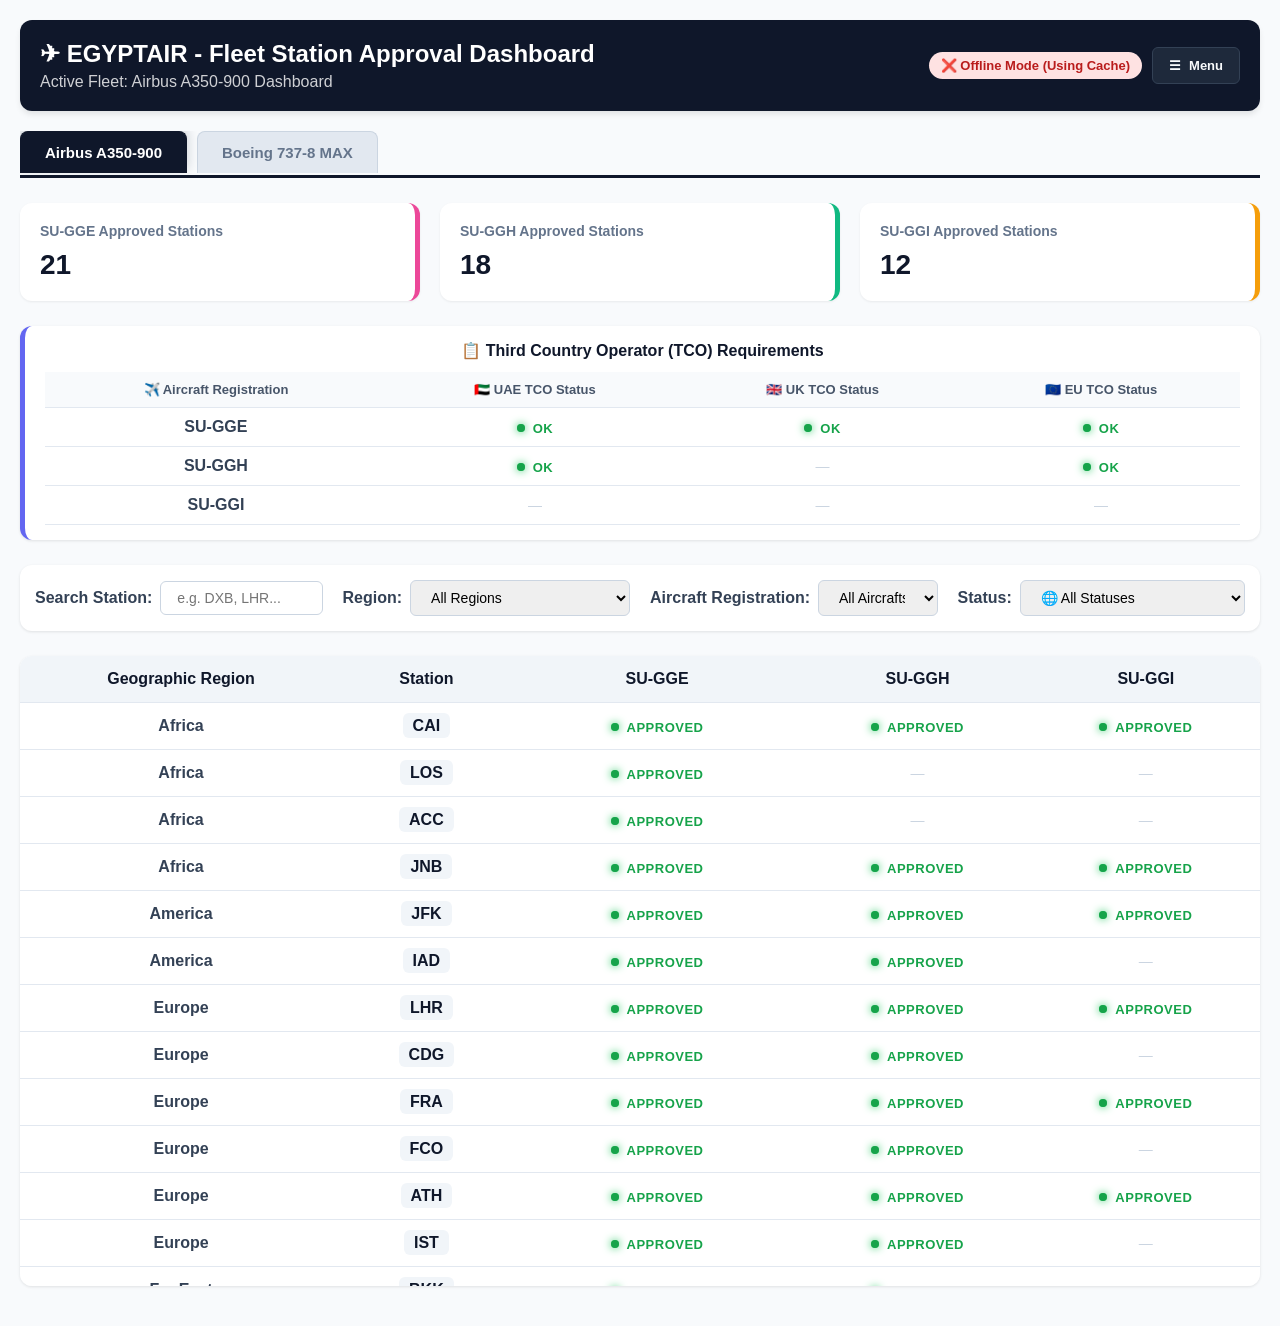
==== dashboard.html @ 14cc13b1 "update" ====
<!DOCTYPE html>
<html lang="en" dir="ltr">
<head>
    <meta charset="UTF-8">
    <meta name="viewport" content="width=device-width, initial-scale=1.0">
    <title>EGYPTAIR Fleet Dashboard (Hybrid Cloud/Offline)</title>
    <link rel="stylesheet" href="style.css">
</head>

<body>

<div class="container">
    <header>
        <div>
            <h1>✈ EGYPTAIR - Fleet Station Approval Dashboard</h1>
            <p id="fleet-subtitle" style="margin: 5px 0 0 0; opacity: 0.8;">Active Fleet: Airbus A350-900 Dashboard</p>
        </div>
        <div class="header-actions">
    <div id="sync-status">🔄 Connecting to Cloud DB...</div>
    
    <div class="menu-container">
        <button class="menu-toggle-btn" onclick="event.stopPropagation(); document.getElementById('dropdown-menu').classList.toggle('active');">
            <span class="menu-icon">☰</span>
            <span class="menu-text">Menu</span>
        </button>
        
        <div class="dropdown-menu" id="dropdown-menu">
            <button class="btn btn-manage" id="manage-btn" onclick="document.getElementById('dropdown-menu').classList.remove('active'); openModal()">⚙️ Control Panel</button>
    
            <button class="btn btn-admin" id="admin-btn" onclick="document.getElementById('dropdown-menu').classList.remove('active'); openPasswordModal()">🔒 Admin Login</button>
    
            <button class="btn btn-lock" id="lock-btn" onclick="document.getElementById('dropdown-menu').classList.remove('active'); lockDashboard()">🔓 Lock Changes</button>
    
            <button class="btn btn-print" onclick="document.getElementById('dropdown-menu').classList.remove('active'); triggerPrintGuide()">🖨️ Print Fleet Report</button>
        </div>
    </div>
</div>
    </header>

    <div class="fleet-tabs">
        <button class="tab-btn active" id="tab-A359" onclick="switchFleet('A359')">Airbus A350-900</button>
        <button class="tab-btn" id="tab-B738M" onclick="switchFleet('B738M')">Boeing 737-8 MAX</button>
    </div>

    <div class="stats-grid" id="stats-container"></div>

    <div class="tco-section">
        <h2>📋 Third Country Operator (TCO) Requirements</h2>
        <div class="tco-table-wrapper">
            <table class="tco-table">
                <thead>
                    <tr>
                        <th>✈️ Aircraft Registration</th>
                        <th>🇦🇪 UAE TCO Status</th>
                        <th>🇬🇧 UK TCO Status</th>
                        <th>🇪🇺 EU TCO Status</th>
                    </tr>
                </thead>
                <tbody id="tco-table-body">
                    <!-- الداتا هتتبني ديناميكياً بناء على الطائرات -->
                </tbody>
            </table>
        </div>
    </div>

    <div class="controls">
        <div class="filter-group">
            <label>Search Station:</label>
            <input type="text" id="station-search-filter" onkeyup="filterTable()" placeholder="e.g. DXB, LHR...">
        </div>
        <div class="filter-group">
            <label>Region:</label>
            <select id="region-filter" onchange="filterTable()">
                <option value="all">All Regions</option>
                <option value="Europe">Europe</option>
                <option value="America">America</option>
                <option value="Far East">Far East</option>
                <option value="Africa">Africa</option>
                <option value="Middle East">Middle East</option>
            </select>
        </div>
        <div class="filter-group">
            <label>Aircraft Registration:</label>
            <select id="aircraft-filter" onchange="filterTable()"><option value="all">All Aircrafts</option></select>
        </div>
        <div class="filter-group">
            <label>Status:</label>
            <select id="status-filter" onchange="filterTable()">
                <option value="all">🌐 All Statuses</option>
                <option value="APPROVED">APPROVED (✔️)</option>
                <option value="UNDER PROCESS">⏳ Under Process</option>
                <option value="">📃Blank (Remaining)</option>
            </select>
        </div>
    </div>

    <div class="table-container">
        <table id="stations-table">
            <thead><tr id="table-header-row"><th>Geographic Region</th><th>Station</th></tr></thead>
            <tbody id="table-body"></tbody>
        </table>
    </div>
</div>

<div class="modal-overlay" id="password-modal">
    <div class="modal-content" style="width: 100%; max-width: 350px;">
        <h2>🔒 Security Verification</h2>
        <div class="form-group" style="margin-top: 15px;">
            <label>Enter Admin Password:</label>
            <input type="password" id="admin-password-input" placeholder="••••" style="text-align: center; font-size: 18px; letter-spacing: 4px;">
            <p id="password-error-msg" style="color: var(--danger); font-size: 12px; margin: 5px 0 0 0; display: none; font-weight: bold;">❌ Wrong password! Access denied.</p>
        </div>
        <div class="modal-actions" style="margin-top: 25px; justify-content: flex-end; gap: 10px;">
            <button class="btn" style="background:#64748b;" onclick="closePasswordModal()">Cancel</button>
            <button class="btn" style="background:var(--success);" onclick="verifyAdminPassword()">Unlock</button>
        </div>
    </div>
</div>

<div class="modal-overlay" id="form-modal">
    <div class="modal-content">
        <h2 id="modal-title">⚙️ Management & Fleet Control</h2>
        <div class="form-group">
            <label>What do you want to do?</label>
            <select id="management-type" onchange="handleManagementTypeChange()">
                <option value="station">Manage Stations / TCO Approvals</option>
                <option value="aircraft">Manage Fleet (Add / Remove Aircraft)</option>
                <option value="backup">💾 System Data Backup (Manual Export / Import)</option>
            </select>
        </div>

        <div id="aircraft-section" style="display: none; border-top: 2px solid #f1f5f9; padding-top: 15px;">
            <div class="form-group">
                <label>Action Mode:</label>
                <select id="aircraft-mode" onchange="handleAircraftModeChange()">
                    <option value="add">Add New Aircraft Registration</option>
                    <option value="remove">Remove Existing Aircraft</option>
                </select>
            </div>
            <div class="form-group" id="aircraft-input-group">
                <label id="aircraft-input-label">New Aircraft Reg Code:</label>
                <input type="text" id="new-aircraft-name" placeholder="Enter Registration Code">
            </div>
            <div class="form-group" id="aircraft-remove-group" style="display: none;">
                <label>Select Aircraft to Remove:</label>
                <select id="remove-aircraft-select"></select>
            </div>
        </div>

        <div id="station-section" style="border-top: 2px solid #f1f5f9; padding-top: 15px;">
            <div class="form-group">
                <label>Select Target Item to Edit:</label>
                <select id="form-station-select" onchange="loadStationOrTcoData()"></select>
            </div>

            <div id="tco-edit-sub-section" style="display:none; background: #faf5ff; padding: 12px; border-radius: 8px; border: 1px dashed #d8b4fe; max-height: 250px; overflow-y:auto;">
                 <!-- حقول تعديل التيكو لكل طائرة هتتبني هنا ديناميكياً -->
            </div>

            <div id="station-fields-wrapper">
                <div class="form-group" id="station-mode-container">
                    <label>Action Mode:</label>
                    <select id="form-mode" onchange="handleModeChange()">
                        <option value="add">New Station (Add)</option>
                        <option value="edit">Existing Station (Edit / Delete)</option>
                    </select>
                </div>
                <div class="form-group" id="station-input-group">
                    <label>Station Code (e.g. DXB):</label>
                    <input type="text" id="form-station-name" placeholder="Enter Station Code">
                </div>
                <div class="form-group">
                    <label>Geographic Region:</label>
                    <select id="form-region">
                        <option value="Middle East">Middle East</option>
                        <option value="Europe">Europe</option>
                        <option value="America">America</option>
                        <option value="Far East">Far East</option>
                        <option value="Africa">Africa</option>
                    </select>
                </div>
                <div class="dynamic-statuses">
                    <label style="font-weight: bold; font-size:13px; color:var(--accent);">Set Aircraft Approvals:</label>
                    <div id="dynamic-status-inputs" style="margin-top: 8px;"></div>
                </div>
            </div>
        </div>

        <div id="backup-section" style="display: none; border-top: 2px solid #f1f5f9; padding-top: 15px;">
            <p style="font-size: 13px; color:#475569; margin: 0 0 10px 0;">Offline Backup Tools:</p>
            <div class="form-group" style="background:#f0fdf4; padding:12px; border-radius:8px; border:1px solid #bbf7d0;">
                <label style="color:#16a34a;">📥 Export System Data</label>
                <button class="btn" style="background:#16a34a; margin-top:5px; width:100%;" onclick="exportSystemData()">Download Backup File (.json)</button>
            </div>
            <div class="form-group" style="background:#eff6ff; padding:12px; border-radius:8px; border:1px solid #bfdbfe; margin-top:10px;">
                <label style="color:#1d4ed8;">📤 Step 2: Import System Data</label>
                <input type="file" id="import-file-input" accept=".json" style="margin-top:5px; font-size:12px;">
                <button class="btn" style="background:#1d4ed8; margin-top:8px; width:100%;" onclick="importSystemData()">Upload & Restore Backup</button>
            </div>
        </div>

        <div class="modal-actions" id="modal-footer-actions">
            <div><button class="btn" id="btn-delete-station" style="background:var(--danger); display:none;" onclick="deleteStation()">🗑️ Delete Station</button></div>
            <div style="display:flex; gap:10px;">
                <button class="btn" style="background:#64748b;" onclick="closeModal()">Cancel</button>
                <button class="btn" style="background:var(--success);" id="btn-save-form" onclick="saveManagementForm()">Save Changes</button>
            </div>
        </div>
    </div>
</div>
<div id="custom-toast" style="display: none; position: fixed; bottom: 30px; right: 30px; background: #ef4444; color: white; padding: 16px 24px; border-radius: 10px; box-shadow: 0 10px 15px -3px rgba(0,0,0,0.3); z-index: 10000; font-weight: bold; font-size: 14px; align-items: center; gap: 10px; animation: slideIn 0.3s ease;"></div>
<script src="script.js"></script>
</body>
</html>
---- style.css ----
@keyframes ping {
    75%, 100% {
        transform: scale(2.5);
        opacity: 0;
    }
}
@keyframes slideIn {
    from { transform: translateX(100%); opacity: 0; }
    to { transform: translateX(0); opacity: 1; }
}
        :root {
            --primary: #0f172a;
            --accent: #0284c7;
            --success: #22c55e;
            --warning: #eab308;
            --bg: #f8fafc;
            --card-bg: #ffffff;
            --text: #334155;
            --danger: #ef4444;
            --tab-inactive: #e2e8f0;
        }
        
        html, body {
            height: auto;
            min-height: 100%;
            margin: 0;
            padding: 0;
            background-color: var(--bg);
            color: var(--text);
            font-family: 'Segoe UI', Tahoma, Geneva, Verdana, sans-serif;
            display: flex;
            flex-direction: column;
        }
        
        body {
            padding: 20px;
            box-sizing: border-box;
        }
        
        .container { 
            max-width: 1300px; 
            margin: 0 auto; 
            width: 100%;
            flex: 1;
            display: flex;
            flex-direction: column;
        }
        
        header {
            display: flex;
            justify-content: space-between;
            align-items: center;
            background: var(--primary);
            color: white;
            padding: 20px;
            border-radius: 12px;
            margin-bottom: 20px;
            box-shadow: 0 4px 6px -1px rgb(0 0 0 / 0.1);
        }
        header h1 { margin: 0; font-size: 24px; }
        .header-actions { display: flex; gap: 10px; align-items: center; flex-wrap: wrap; }
        .btn {
    color: white; 
    border: 1px solid transparent; 
    padding: 10px 18px; 
    border-radius: 6px; /* حواف هادية ومتماشية مع كروت الـ Approved */
    cursor: pointer; 
    font-weight: 600; 
    font-size: 13px; 
    letter-spacing: 0.3px;
    display: inline-flex;
    align-items: center;
    gap: 8px;
    transition: all 0.2s cubic-bezier(0.4, 0, 0.2, 1); /* أنيميشن ناعم وسريع */
    box-shadow: 0 1px 2px rgba(0, 0, 0, 0.05);
}

/* زرار الطباعة السريع (أزرق بريميوم) */
.btn-print { 
    background: #0284c7; 
}
.btn-print:hover { 
    background: #0369a1; 
    transform: translateY(-1px);
    box-shadow: 0 4px 6px -1px rgba(2, 132, 199, 0.2);
}

/* زرار تسجيل الدخول (أخضر هادي) */
.btn-admin { 
    background: #10b981; 
}
.btn-admin:hover { 
    background: #059669; 
    transform: translateY(-1px);
    box-shadow: 0 4px 6px -1px rgba(16, 185, 129, 0.2);
}

/* زرار لوحة التحكم (بنفسجي غامق فخم) */
.btn-manage { 
    background: #4f46e5; 
}
.btn-manage:hover { 
    background: #4338ca; 
    transform: translateY(-1px);
    box-shadow: 0 4px 6px -1px rgba(79, 70, 229, 0.2);
}

/* زرار القفل (أحمر ناعم) */
.btn-lock { 
    background: #ef4444; 
}
.btn-lock:hover { 
    background: #dc2626; 
    transform: translateY(-1px);
    box-shadow: 0 4px 6px -1px rgba(239, 68, 68, 0.2);
}

/* زرار تصفير الفلاتر (رمادي شيك متناسق مع الخلفية) */
#btn-clear-filters {
    background: #ffffff !important;
    color: #475569 !important;
    border: 1px solid #cbd5e1 !important;
}
#btn-clear-filters:hover {
    background: #f8fafc !important;
    color: #1e293b !important;
    border-color: #94a3b8 !important;
    transform: translateY(-1px);
}

/* تأثير عند الضغط على أي زرار (Click Effect) */
.btn:active {
    transform: translateY(0);
    box-shadow: none;
}
        .btn-print { background: var(--accent); }
        .btn-admin { background: var(--success); }
        .btn-lock { background: var(--danger); display: none; }
        .btn-manage { background: #6366f1; display: none; }
        
        #sync-status {
            font-size: 13px; font-weight: bold; color: #64748b;
            background: #e2e8f0; padding: 6px 12px; border-radius: 20px; display: flex; align-items: center; gap: 6px;
        }

        .fleet-tabs { display: flex; gap: 10px; margin-bottom: 25px; border-bottom: 3px solid var(--primary); padding-bottom: 2px; overflow-x: auto; }
        /* الوضع الطبيعي للزرار (التاب غير النشطة) */
/* الوضع الطبيعي للزرار (التاب غير النشطة) */
.tab-btn {
    padding: 12px 24px; 
    font-size: 15px; 
    font-weight: 600; 
    border: 1px solid #cbd5e1; /* بوردر خفيف يحدد التاب */
    border-bottom: none;
    border-top-left-radius: 8px; 
    border-top-right-radius: 8px; 
    cursor: pointer;
    background: #e2e8f0; 
    color: #64748b; 
    white-space: nowrap;
    
    /* أنيميشن مطاطي ناعم للتكبير والتنوير في نفس الوقت */
    transition: all 0.3s cubic-bezier(0.34, 1.56, 0.64, 1);
}

/* 💡 تأثير التكبير والتنوير (Zoom & Glow) لما الماوس ييجي على التاب */
.tab-btn:hover:not(.active) {
    background: #f1f5f9; /* تفتح تكة */
    color: #0f172a; 
    border-color: #38bdf8; /* البوردر ينور لبني */
    
    /* الحركة السحرية: تكبير بنسبة 5% */
    transform: scale(1.05); 
    
    /* التنوير (Glow): ظل لبني منور وناعم حوالين التاب */
    box-shadow: 0 0 15px rgba(56, 189, 248, 0.4), 0 -4px 6px rgba(56, 189, 248, 0.1);
    
    z-index: 5; /* لضمان إن التاب اللي بتكبر تطلع فوق التاب التانية متبقاش مستخبية وراها */
}

/* 💡 التاب النشطة (المختارة حالياً) */
.tab-btn.active { 
    background: #0f172a; 
    color: #ffffff; 
    border-color: #0f172a;
    transform: scale(1); /* ترجع لحجمها الطبيعي لما تثبت */
    
    /* تنوير بلون داكن فخم يدمجها مع الهيدر */
    box-shadow: 0 -4px 12px rgba(15, 23, 42, 0.2);
    z-index: 2;
}

/* تأثير الضغط اللحظي كليك */
.tab-btn:active {
    transform: scale(0.98);
}
        .tab-btn.active { background: var(--primary); color: white; }
        
        .stats-grid { display: grid; grid-template-columns: repeat(auto-fit, minmax(220px, 1fr)); gap: 20px; margin-bottom: 25px; }
        /* الكارت في الوضع الطبيعي */
.stat-card { 
    background: var(--card-bg); 
    padding: 20px; 
    border-radius: 12px; 
    box-shadow: 0 1px 3px rgba(0, 0, 0, 0.05), 0 1px 2px rgba(0, 0, 0, 0.02); 
    border-right: 5px solid var(--accent); 
    
    /* الأنيميشن السحري: بيخلي أي تغيير يحصل في 0.3 ثانية بنعومة فائقة */
    transition: all 0.3s cubic-bezier(0.4, 0, 0.2, 1);
    position: relative;
    top: 0;
    cursor: default;
}

/* تأثير حركة الماوس على الكروت (Hover Effect) */
/* تأثير حركة الماوس على الكروت (Hover Effect) */
.stat-card:hover {
    transform: translateY(-6px); /* الكارت يترفع لفوق بسلاسة */
    box-shadow: 0 12px 20px -5px rgba(0, 0, 0, 0.08), 0 8px 8px -5px rgba(0, 0, 0, 0.04); /* الظل يكبر */
    
    /* 💡 التعديل المقصود: خلفية الكارت تغمق تكة صغيرة جداً ونظيفة */
    background-color: #f8fafc !important; 
}

/* حركة إضافية: تزهزه وتنوير العداد جوه الكارت لما تقف عليه */
.stat-card:hover .stat-number {
    transform: scale(1.05);
    text-shadow: 0 2px 8px rgba(0, 0, 0, 0.1);
}

/* تعديل خفيف على العداد عشان يقبل الأنيميشن */
.stat-number { 
    font-size: 28px; 
    font-weight: bold; 
    color: var(--primary); 
    transition: all 0.3s ease;
    display: inline-block;
}
        .stat-card h3 { margin: 0 0 10px 0; color: #64748b; font-size: 14px; }
        .stat-number { font-size: 28px; font-weight: bold; color: var(--primary); }

        .tco-section {
            background: var(--card-bg);
            border-radius: 12px;
            padding: 15px 20px;
            margin-bottom: 25px;
            box-shadow: 0 1px 3px rgb(0 0 0 / 0.1);
            border-left: 5px solid #6366f1;
            width: 100%;
            box-sizing: border-box;
        }
        .tco-section h2 { 
    margin: 0 0 12px 0; 
    font-size: 16px; 
    color: var(--primary); 
    
    /* 💡 التعديل السحري لتوسيط العنوان مع الإيموجي في النص بالظبط */
    display: flex; 
    align-items: center; 
    justify-content: center; 
    gap: 8px; 
}
        .tco-table-wrapper { width: 100%; overflow-x: auto; }
        .tco-table { width: 100%; border-collapse: collapse; text-align: left; min-width: 600px; }
        .tco-table th, .tco-table td { padding: 10px 15px; border-bottom: 1px solid #e2e8f0; white-space: nowrap; }
        .tco-table th { background-color: #f8fafc; color: #475569; font-size: 13px; font-weight: 600; }
        .tco-badge { font-weight: bold; padding: 4px 10px; border-radius: 6px; display: inline-block; font-size: 14px; white-space: nowrap; }
        .tco-badge.ok { color: var(--success); background: #dcfce7; border: 1px solid #bbf7d0; }
        .tco-badge.pending { color: #b45309; background: #fef9c3; border: 1px solid #fef08a; }
        .tco-badge.blank { color: #94a3b8; background: #f1f5f9; }

        .controls { background: var(--card-bg); padding: 15px; border-radius: 12px; margin-bottom: 25px; display: flex; flex-wrap: wrap; gap: 20px; align-items: center; box-shadow: 0 1px 3px rgb(0 0 0 / 0.1); }
        .filter-group { display: flex; align-items: center; gap: 8px; flex: 1; min-width: 200px; }
        .filter-group label { white-space: nowrap; font-weight: bold; }
        select, input[type="text"], input[type="password"] { padding: 8px 16px; border-radius: 6px; border: 1px solid #cbd5e1; font-size: 14px; outline: none; width: 100%; box-sizing: border-box; }

        .table-container { 
    background: var(--card-bg); 
    border-radius: 12px; 
    overflow: auto; /* تغيير من overflow-x لـ auto */
    max-height: 70vh; /* تحديد أقصى ارتفاع مريح للعين */
    box-shadow: 0 1px 3px rgb(0 0 0 / 0.1); 
    width: 100%;
    flex: 1; 
    margin-bottom: 20px;
}
        table { width: 100%; border-collapse: collapse; text-align: left; min-width: 700px; }
        th, td { padding: 14px 20px; border-bottom: 1px solid #e2e8f0; white-space: nowrap; text-align: center !important;}
        th { background-color: #f1f5f9; color: var(--primary); font-weight: 600; position: sticky; TOP: 0; z-index: 10; BOXSHADOW: 0 2px 4px rgb(0 0 0 / 0.1);BOX-SHADOW: 0 2px 2px -1px rgba(0,0,0,0.1); }
        tr:hover { background-color: #f8fafc; }
        
        td code {
            font-size: 16px;
            font-weight: 800;
            color: var(--primary);
            background-color: #f1f5f9;
            padding: 4px 10px;
            border-radius: 6px;
            font-family: inherit;
        }

        .status-badge { font-weight: bold; padding: 4px 8px; border-radius: 4px; display: inline-block; }
        .status-badge.approved { color: var(--success); }
        .status-badge.pending { color: var(--warning); background: #fef9c3; }
        .status-badge.blank { color: #cbd5e1; }

        .modal-overlay { display: none; position: fixed; top: 0; left: 0; width: 100%; height: 100%; background: rgba(0,0,0,0.5); justify-content: center; align-items: center; z-index: 1000; padding: 15px; box-sizing: border-box; }
        .modal-content { background: white; padding: 25px; border-radius: 12px; width: 100%; max-width: 480px; box-shadow: 0 20px 25px -5px rgb(0 0 0 / 0.1); max-height: 90vh; overflow-y: auto; box-sizing: border-box; }
        .modal-content h2 { margin-top: 0; color: var(--primary); font-size: 20px; border-bottom: 2px solid #f1f5f9; padding-bottom: 10px;}
        .form-group { display: flex; flex-direction: column; gap: 6px; margin-bottom: 15px; }
        .form-group label { font-weight: bold; color: #475569; font-size: 14px; }
        .modal-actions { display: flex; justify-content: space-between; gap: 10px; margin-top: 20px; flex-wrap: wrap; }
        .dynamic-statuses { background: #f8fafc; padding: 12px; border-radius: 8px; border: 1px dashed #cbd5e1; margin-top: 10px; }

        @media (max-width: 768px) {
            body { padding: 10px; }
            header { flex-direction: row !important;justify-content: space-between; align-items: center !important; gap: 15px; padding: 15px; }
            header h1 { font-size: 20px; }
            .header-actions {   display: flex !important;
                                flex-direction: row !important; /* جنب بعض مش تحت بعض */
                                align-items: center !important;
                                justify-content: flex-end !important; /* ملمومين في أقصى اليمين */
                                gap: 8px !important; /* مسافة خفيفة وشياكة بينهم */
                                width: auto !important; /* إلغاء الـ 100% عشان ما ينزلش سطر جديد */ }
            .btn { width: 100%; text-align: center; padding: 8px 16px; font-size: 13px; justify-content: center; }
            .btn-print { display: none !important; }
            #sync-status { display: none !important; }           
            .controls { padding: 10px; gap: 12px; margin-bottom: 15px; }
            .menu-text { display: none; }
            .filter-group { min-width: 100%; flex-direction: column; align-items: flex-start; gap: 4px; font-size: 13px; }
            th, td { padding: 8px 12px; font-size: 13px; }
            .tco-section { padding: 10px; margin-bottom: 15px; }
            .tco-section h2 { font-size: 14px; margin-bottom: 8px; }
            .tco-table th { padding: 6px 8px; font-size: 11px; }
            .tco-table td { padding: 6px 8px; font-size: 12px; }
            .tco-badge { font-size: 11px; padding: 2px 6px; border-radius: 4px; }
            td code { font-size: 13px; padding: 3px 6px; border-radius: 4px; }
            .status-badge { font-size: 12px; padding: 3px 6px; }
            .modal-content { padding: 15px; }
            .modal-actions { flex-direction: column-reverse; }
            .modal-actions div { width: 100%; }
            .modal-actions .btn { margin-top: 5px; }
        }

        @media print {
            html, body, .container { 
                display: block !important; 
                height: auto !important; 
                min-height: 0 !important;
                padding: 0 !important;
                margin: 0 !important;
                overflow: visible !important;
            }
            .menu-toggle-btn {
                                display: none !important;
                                opacity: 0 !important;
                                visibility: hidden !important;
                                width: 0 !important;
                                height: 0 !important;
                                padding: 0 !important;
                                margin: 0 !important;
                            }
            .controls, .btn, .modal-overlay, .fleet-tabs, #sync-status { 
                display: none !important; 
            }
            header { 
                background: #0f172a !important; 
                color: white !important; 
                border-radius: 0; 
                -webkit-print-color-adjust: exact; 
                print-color-adjust: exact; 
            }
            .stat-card { 
                border: 1px solid #cbd5e1 !important; 
                box-shadow: none !important; 
                background: #fff !important;
                -webkit-print-color-adjust: exact;
                print-color-adjust: exact;
            }
            .table-container {
                overflow: visible !important;
                box-shadow: none !important;
                display: block !important;
            }
            table, .tco-table { 
                font-size: 12px; 
                width: 100% !important; 
                table-layout: auto !important;
            }
            th, td { 
                white-space: normal !important; 
                word-wrap: break-word !important;
            }
            tr { 
                page-break-inside: avoid !important; 
                break-inside: avoid !important; 
            }
        }

        /* حاوية المنيو */
.menu-container {
    position: relative;
    display: inline-block;
}

/* زرار الـ 3 شرط الفخم */
.menu-toggle-btn {
    background: #1e293b;
    color: #f8fafc;
    border: 1px solid #334155;
    padding: 10px 16px;
    border-radius: 6px;
    font-weight: 600;
    font-size: 13px;
    cursor: pointer;
    display: flex;
    align-items: center;
    gap: 8px;
    transition: all 0.2s ease;
}
.menu-toggle-btn:hover {
    background: #334155;
    border-color: #475569;
}

/* القائمة المنسدلة المستخفية */
.dropdown-menu {
    display: none; /* مخفية أوتوماتيك */
    position: absolute;
    top: calc(100% + 8px);
    right: 0;
    background: #ffffff;
    border: 1px solid #e2e8f0;
    border-radius: 8px;
    padding: 8px;
    box-shadow: 0 10px 25px -5px rgba(0, 0, 0, 0.1), 0 8px 10px -6px rgba(0, 0, 0, 0.1);
    z-index: 1000;
    flex-direction: column;
    gap: 6px;
    min-width: 180px;
}

/* تعديل ستايل الأزرار القديمة عشان تقعد جوه المنيو بشكل طولي شيك */
.dropdown-menu .btn {
    width: 100%;
    max-width: 100% !important;
    min-width: 0 !important;
    text-align: center  !important;
    box-sizing: border-box !important;
    padding: 10px 14px;
    justify-content: center !important; 
    align-items: center !important; 
    gap: 8px !important; 
    text-align: center !important;
}

/* إظهار المنيو لما تاخد كلاس active */
.dropdown-menu.active {
    display: flex;
    animation: menuFadeIn 0.2s ease;
}

@keyframes menuFadeIn {
    from { opacity: 0; transform: translateY(-10px); }
    to { opacity: 1; transform: translateY(0); }
}

/* ⚠️ إلغاء إخفاء زرار الطباعة في الموبايل طالما بقى جوه منيو مستورة */
@media (max-width: 768px) {
    .btn-print { display: none !important; }
}
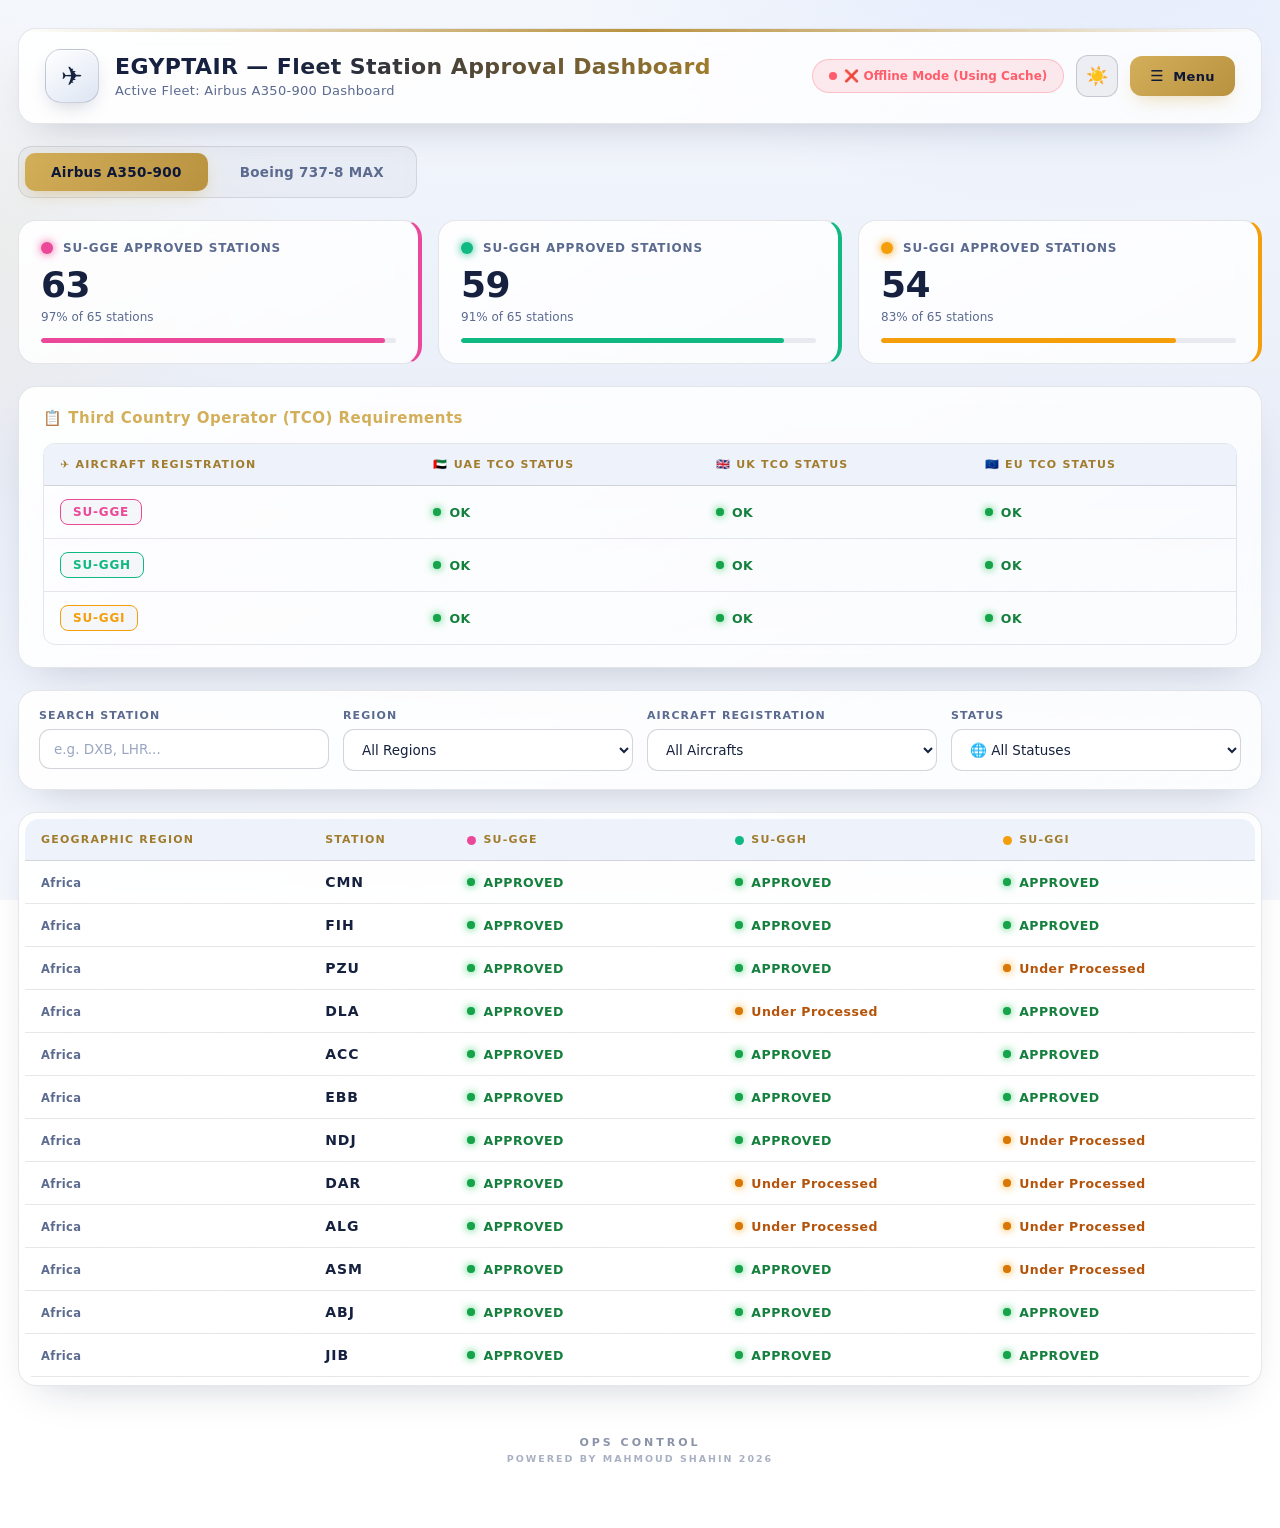
==== commit 5edead4c: "Add files via upload" ====
--- a/dashboard.html
+++ b/dashboard.html
@@ -1,214 +1,1226 @@
 <!DOCTYPE html>
-<html lang="en" dir="ltr">
+<html lang="en" dir="ltr" data-theme="light">
 <head>
-    <meta charset="UTF-8">
-    <meta name="viewport" content="width=device-width, initial-scale=1.0">
-    <title>EGYPTAIR Fleet Dashboard (Hybrid Cloud/Offline)</title>
-    <link rel="stylesheet" href="style.css">
+<meta charset="UTF-8">
+<meta name="viewport" content="width=device-width, initial-scale=1.0">
+<title>EGYPTAIR · Fleet Station Approval Dashboard</title>
+<style>
+/* ════════════════════════════════════════════════
+   EGYPTAIR FLEET DASHBOARD — REDESIGN v3.0
+   Theme: Midnight Aviation (Navy + Gold Glass)
+   Engine: Original Cloud DB (Google Apps Script)
+   ════════════════════════════════════════════════ */
+:root{
+  --bg-0:#070d1f;
+  --bg-1:#0b1430;
+  --glass:rgba(255,255,255,.045);
+  --glass-2:rgba(255,255,255,.08);
+  --stroke:rgba(255,255,255,.09);
+  --stroke-2:rgba(255,255,255,.16);
+  --txt:#eaf0ff;
+  --txt-dim:#92a0c4;
+  --gold:#d4af5a;
+  --gold-2:#f0cf8a;
+  --accent:#5b8cff;
+  --primary:#5b8cff;
+  --success:#2ecc8f;
+  --success-bg:rgba(46,204,143,.12);
+  --warning:#f5b941;
+  --warn-bg:rgba(245,185,65,.12);
+  --danger:#ff5d6c;
+  --radius:18px;
+  --shadow:0 20px 50px -20px rgba(0,0,0,.6);
+  --font:'Segoe UI',system-ui,-apple-system,'Cairo',sans-serif;
+}
+*{margin:0;padding:0;box-sizing:border-box}
+html{scroll-behavior:smooth}
+body{
+  font-family:var(--font);
+  background:
+    radial-gradient(900px 500px at 85% -10%, rgba(91,140,255,.16), transparent 60%),
+    radial-gradient(700px 450px at -10% 30%, rgba(212,175,90,.10), transparent 60%),
+    linear-gradient(180deg,var(--bg-0) 0%,var(--bg-1) 55%,var(--bg-0) 100%);
+  background-attachment:fixed;
+  color:var(--txt);
+  min-height:100vh;
+  padding:28px 18px 60px;
+}
+.container{max-width:1280px;margin:0 auto;display:flex;flex-direction:column;gap:22px}
+
+/* ─── HEADER ─── */
+header{
+  display:flex;align-items:center;justify-content:space-between;gap:16px;flex-wrap:wrap;
+  background:linear-gradient(135deg,rgba(255,255,255,.07),rgba(255,255,255,.02));
+  border:1px solid var(--stroke);
+  border-radius:var(--radius);
+  padding:20px 26px;
+  backdrop-filter:blur(14px);
+  box-shadow:var(--shadow);
+  position:relative;z-index:500;
+}
+header::before{
+  content:'';position:absolute;inset:0 0 auto 0;height:3px;
+  border-radius:var(--radius) var(--radius) 0 0;
+  background:linear-gradient(90deg,transparent,var(--gold),transparent);
+  pointer-events:none;
+}
+.brand{display:flex;align-items:center;gap:16px}
+.brand-mark{
+  width:54px;height:54px;border-radius:16px;flex-shrink:0;
+  display:grid;place-items:center;font-size:26px;
+  background:linear-gradient(145deg,#1a2a5e,#0d1738);
+  border:1px solid var(--stroke-2);
+  box-shadow:inset 0 1px 0 rgba(255,255,255,.15), 0 8px 20px -8px rgba(0,0,0,.6);
+}
+header h1{
+  font-size:clamp(16px,2.2vw,22px);font-weight:800;letter-spacing:.4px;
+  background:linear-gradient(90deg,#fff 30%,var(--gold-2));
+  -webkit-background-clip:text;background-clip:text;-webkit-text-fill-color:transparent;
+}
+#fleet-subtitle{font-size:13px;color:var(--txt-dim);margin-top:4px;letter-spacing:.3px}
+.header-actions{display:flex;align-items:center;gap:12px;flex-wrap:wrap}
+#sync-status{
+  font-size:12px;font-weight:600;padding:9px 16px;border-radius:999px;
+  background:var(--warn-bg);color:var(--warning);border:1px solid rgba(245,185,65,.3);
+  display:flex;align-items:center;gap:7px;white-space:nowrap;transition:.3s;
+}
+#sync-status.online{background:var(--success-bg);color:var(--success);border-color:rgba(46,204,143,.3)}
+#sync-status.error{background:rgba(255,93,108,.12);color:var(--danger);border-color:rgba(255,93,108,.3)}
+#sync-status::before{content:'';width:8px;height:8px;border-radius:50%;background:currentColor;animation:pulse 1.6s infinite}
+@keyframes pulse{0%,100%{opacity:1;transform:scale(1)}50%{opacity:.4;transform:scale(.75)}}
+@keyframes ping{75%,100%{transform:scale(2.2);opacity:0}}
+
+/* ─── MENU ─── */
+.menu-container{position:relative}
+.menu-toggle-btn{
+  display:flex;align-items:center;gap:9px;cursor:pointer;
+  font-family:inherit;font-size:13px;font-weight:700;letter-spacing:.4px;color:#0d1738;
+  background:linear-gradient(135deg,var(--gold-2),var(--gold));
+  border:none;border-radius:12px;padding:11px 20px;
+  box-shadow:0 8px 20px -8px rgba(212,175,90,.55);
+  transition:.2s;
+}
+.menu-toggle-btn:hover{transform:translateY(-2px);box-shadow:0 12px 26px -8px rgba(212,175,90,.7)}
+.menu-icon{font-size:15px}
+.dropdown-menu{
+  position:absolute;top:calc(100% + 10px);right:0;min-width:240px;z-index:900;
+  background:rgba(13,21,48,.97);border:1px solid var(--stroke-2);
+  border-radius:16px;padding:8px;backdrop-filter:blur(18px);
+  box-shadow:0 24px 60px -16px rgba(0,0,0,.8);
+  opacity:0;visibility:hidden;transform:translateY(-8px) scale(.97);
+  transition:.22s cubic-bezier(.2,.9,.3,1.2);
+}
+.dropdown-menu.active{opacity:1;visibility:visible;transform:translateY(0) scale(1)}
+.dropdown-menu .btn{
+  display:flex;align-items:center;gap:10px;width:100%;text-align:left;
+  background:transparent;border:none;border-radius:10px;cursor:pointer;
+  color:var(--txt);font-family:inherit;font-size:13px;font-weight:600;
+  padding:12px 14px;transition:.15s;
+}
+.dropdown-menu .btn:hover{background:var(--glass-2);padding-left:18px}
+.dropdown-menu .btn-admin:hover{color:var(--gold-2)}
+.dropdown-menu .btn-lock:hover{color:var(--warning)}
+.dropdown-menu .btn-print:hover{color:var(--accent)}
+
+/* ─── FLEET TABS ─── */
+.fleet-tabs{
+  display:inline-flex;gap:6px;align-self:flex-start;
+  background:var(--glass);border:1px solid var(--stroke);
+  border-radius:14px;padding:6px;backdrop-filter:blur(10px);flex-wrap:wrap;
+}
+.tab-btn{
+  font-family:inherit;font-size:13.5px;font-weight:700;letter-spacing:.3px;
+  color:var(--txt-dim);background:transparent;border:none;cursor:pointer;
+  padding:11px 26px;border-radius:10px;transition:.25s;
+}
+.tab-btn:hover{color:var(--txt)}
+.tab-btn.active{
+  color:#0d1738;
+  background:linear-gradient(135deg,var(--gold-2),var(--gold));
+  box-shadow:0 6px 18px -6px rgba(212,175,90,.6);
+}
+
+/* ─── STATS GRID (per-aircraft cards like the original) ─── */
+.stats-grid{display:grid;grid-template-columns:repeat(auto-fit,minmax(230px,1fr));gap:16px}
+.stat-card{
+  background:linear-gradient(150deg,rgba(255,255,255,.07),rgba(255,255,255,.02));
+  border:1px solid var(--stroke);border-radius:var(--radius);
+  border-right:4px solid #cbd5e1;
+  padding:20px 22px;backdrop-filter:blur(10px);
+  position:relative;overflow:hidden;transition:.25s;
+}
+.stat-card:hover{transform:translateY(-4px);border-color:var(--stroke-2);border-right-width:4px;box-shadow:var(--shadow)}
+.stat-card .s-top{display:flex;align-items:center;gap:10px;margin-bottom:12px}
+.stat-card .s-dot{width:12px;height:12px;border-radius:50%;flex-shrink:0;box-shadow:0 0 10px currentColor}
+.stat-card .s-label{font-size:12px;font-weight:700;letter-spacing:.8px;text-transform:uppercase;color:var(--txt-dim)}
+.stat-card .s-value{font-size:36px;font-weight:800;line-height:1;letter-spacing:-.5px;color:#fff}
+.stat-card .s-sub{font-size:12px;color:var(--txt-dim);margin-top:7px}
+.stat-card .s-bar{height:5px;border-radius:99px;background:rgba(255,255,255,.08);margin-top:14px;overflow:hidden}
+.stat-card .s-bar i{display:block;height:100%;border-radius:99px;transition:width .8s cubic-bezier(.2,.8,.3,1)}
+
+/* ─── SECTION SHELLS ─── */
+.tco-section,.table-container,.controls{
+  background:linear-gradient(150deg,rgba(255,255,255,.05),rgba(255,255,255,.015));
+  border:1px solid var(--stroke);border-radius:var(--radius);
+  backdrop-filter:blur(10px);box-shadow:var(--shadow);
+}
+.tco-section{padding:22px 24px}
+.tco-section h2{
+  font-size:15px;font-weight:800;letter-spacing:.5px;margin-bottom:16px;
+  display:flex;align-items:center;gap:10px;color:var(--gold-2);
+}
+.tco-table-wrapper{overflow-x:auto;border-radius:12px;border:1px solid var(--stroke)}
+
+/* ─── TABLES ─── */
+table{width:100%;border-collapse:collapse;font-size:13px}
+thead th{
+  background:rgba(8,13,31,.85);color:var(--gold-2);
+  font-size:11px;font-weight:800;letter-spacing:1.2px;text-transform:uppercase;
+  padding:14px 16px;text-align:left;white-space:nowrap;
+  border-bottom:1px solid var(--stroke-2);
+  position:sticky;top:0;z-index:5;
+}
+tbody td{padding:13px 16px;border-bottom:1px solid var(--stroke);color:var(--txt)}
+tbody tr{transition:.15s}
+tbody tr:hover{background:rgba(91,140,255,.06)}
+tbody tr:last-child td{border-bottom:none}
+.table-container{padding:6px;overflow:hidden}
+.table-container .tbl-scroll{max-height:560px;overflow:auto;border-radius:14px}
+
+/* ping-dot status (original style, re-themed) */
+.live-status{
+  display:inline-flex;align-items:center;justify-content:center;gap:8px;
+  font-weight:700;font-size:12.5px;letter-spacing:.5px;cursor:default;white-space:nowrap;
+}
+.live-status .ping-wrap{position:relative;display:flex;height:8px;width:8px}
+.live-status .ping-ring{position:absolute;height:100%;width:100%;border-radius:50%;opacity:.75;animation:ping 1.5s cubic-bezier(0,0,.2,1) infinite}
+.live-status .ping-core{position:relative;display:inline-flex;border-radius:50%;height:8px;width:8px}
+.live-status.ok{color:#34d399}
+.live-status.ok .ping-ring{background:#4ade80}
+.live-status.ok .ping-core{background:#16a34a;box-shadow:0 0 8px #22c55e}
+.live-status.wip{color:#fbbf24}
+.live-status.wip .ping-ring{background:#fbbf24;animation-duration:1s}
+.live-status.wip .ping-core{background:#d97706;box-shadow:0 0 8px #f59e0b}
+.blank-dash{color:#5a688f;font-weight:800}
+
+.reg-chip{
+  font-weight:800;letter-spacing:.8px;
+  background:rgba(255,255,255,.05);border:1px solid currentColor;
+  padding:5px 12px;border-radius:8px;font-size:12px;display:inline-block;
+}
+.region-tag{font-size:11.5px;color:var(--txt-dim);font-weight:600;letter-spacing:.4px}
+code.station-code{font-family:inherit;font-weight:800;font-size:14px;letter-spacing:1px;color:var(--txt)}
+.ac-dot{display:inline-block;width:9px;height:9px;border-radius:50%;margin-right:7px;vertical-align:middle}
+
+/* ─── CONTROLS / FILTERS ─── */
+.controls{display:grid;grid-template-columns:repeat(auto-fit,minmax(200px,1fr));gap:14px;padding:18px 20px}
+.filter-group{display:flex;flex-direction:column;gap:7px}
+.filter-group label{font-size:11px;font-weight:700;letter-spacing:1.1px;text-transform:uppercase;color:var(--txt-dim)}
+input,select{
+  font-family:inherit;font-size:13.5px;color:var(--txt);
+  background:rgba(8,13,31,.6);border:1px solid var(--stroke-2);
+  border-radius:11px;padding:11px 14px;outline:none;transition:.2s;width:100%;
+}
+input::placeholder{color:#5a688f}
+input:focus,select:focus{border-color:var(--gold);box-shadow:0 0 0 3px rgba(212,175,90,.18)}
+select option{background:#0d1738;color:var(--txt)}
+
+/* ─── MODALS ─── */
+.modal-overlay{
+  position:fixed;inset:0;z-index:1000;display:none;align-items:center;justify-content:center;
+  background:rgba(4,7,18,.7);backdrop-filter:blur(8px);padding:20px;
+}
+.modal-content{
+  width:100%;max-width:520px;max-height:88vh;overflow-y:auto;
+  background:linear-gradient(160deg,#121d44,#0a1230);
+  border:1px solid var(--stroke-2);border-radius:22px;padding:28px;
+  box-shadow:0 40px 100px -20px rgba(0,0,0,.9);
+  animation:modalIn .3s cubic-bezier(.2,.9,.3,1.15);
+}
+@keyframes modalIn{from{transform:translateY(20px) scale(.97);opacity:0}to{transform:none;opacity:1}}
+.modal-content h2{font-size:17px;font-weight:800;color:var(--gold-2);letter-spacing:.4px;margin-bottom:6px}
+.form-group{display:flex;flex-direction:column;gap:7px;margin-top:14px}
+.form-group label{font-size:12px;font-weight:700;color:var(--txt-dim);letter-spacing:.5px}
+.modal-actions{display:flex;justify-content:space-between;align-items:center;gap:10px;margin-top:24px;flex-wrap:wrap}
+.btn{
+  font-family:inherit;font-size:13px;font-weight:700;color:#fff;
+  border:none;border-radius:11px;padding:11px 20px;cursor:pointer;
+  transition:.2s;letter-spacing:.3px;
+}
+.btn:hover{transform:translateY(-2px);filter:brightness(1.15)}
+.btn:active{transform:translateY(0)}
+.sub-panel{
+  border:1px dashed rgba(212,175,90,.35);background:rgba(212,175,90,.05);
+  border-radius:14px;padding:14px;margin-top:14px;max-height:280px;overflow-y:auto;
+}
+.tco-plane-box{background:rgba(255,255,255,.04);padding:12px;border-radius:10px;margin-bottom:10px;border:1px solid var(--stroke)}
+hr.sep{border:none;border-top:1px solid var(--stroke);margin:18px 0 4px}
+
+/* ─── TOAST ─── */
+#custom-toast{
+  display:none;position:fixed;bottom:30px;right:30px;z-index:10000;
+  align-items:center;gap:10px;font-weight:700;font-size:14px;color:#fff;
+  background:var(--danger);
+  padding:16px 24px;border-radius:14px;border:1px solid rgba(255,255,255,.2);
+  box-shadow:0 20px 50px -10px rgba(0,0,0,.6);
+  animation:slideIn .35s cubic-bezier(.2,.9,.3,1.2);
+}
+@keyframes slideIn{from{transform:translateX(60px);opacity:0}to{transform:none;opacity:1}}
+
+/* ════════ LIGHT THEME (Day Mode) ════════ */
+html[data-theme="light"]{
+  --bg-0:#eef2f9;
+  --bg-1:#e2e9f6;
+  --glass:rgba(13,23,56,.03);
+  --glass-2:rgba(13,23,56,.06);
+  --stroke:rgba(13,23,56,.10);
+  --stroke-2:rgba(13,23,56,.18);
+  --txt:#16213f;
+  --txt-dim:#5b6a8f;
+  --gold:#b8923f;
+  --gold-2:#d4af5a;
+  --shadow:0 18px 40px -22px rgba(22,33,63,.25);
+}
+html[data-theme="light"] body{
+  background:
+    radial-gradient(900px 500px at 85% -10%, rgba(91,140,255,.12), transparent 60%),
+    radial-gradient(700px 450px at -10% 30%, rgba(212,175,90,.12), transparent 60%),
+    linear-gradient(180deg,#f4f7fc 0%,#e8edf8 55%,#f4f7fc 100%);
+  background-attachment:fixed;
+}
+html[data-theme="light"] header,
+html[data-theme="light"] .stat-card,
+html[data-theme="light"] .tco-section,
+html[data-theme="light"] .table-container,
+html[data-theme="light"] .controls{
+  background:linear-gradient(150deg,rgba(255,255,255,.92),rgba(255,255,255,.75));
+}
+html[data-theme="light"] header h1{
+  background:linear-gradient(90deg,#16213f 30%,#a07c2c);
+  -webkit-background-clip:text;background-clip:text;
+}
+html[data-theme="light"] .brand-mark{
+  background:linear-gradient(145deg,#ffffff,#dde5f3);
+  box-shadow:inset 0 1px 0 #fff, 0 8px 20px -8px rgba(22,33,63,.25);
+}
+html[data-theme="light"] .dropdown-menu{
+  background:rgba(255,255,255,.98);
+  box-shadow:0 24px 60px -16px rgba(22,33,63,.35);
+}
+html[data-theme="light"] thead th{
+  background:#eef2fa;color:#a07c2c;
+}
+html[data-theme="light"] input,
+html[data-theme="light"] select{
+  background:#fff;color:var(--txt);
+}
+html[data-theme="light"] select option{background:#fff;color:var(--txt)}
+html[data-theme="light"] input::placeholder{color:#9aa6c2}
+html[data-theme="light"] .modal-content{
+  background:linear-gradient(160deg,#ffffff,#f0f4fc);
+  box-shadow:0 40px 100px -20px rgba(22,33,63,.45);
+}
+html[data-theme="light"] .modal-overlay{background:rgba(22,33,63,.35)}
+html[data-theme="light"] .stat-card .s-value{color:#16213f}
+html[data-theme="light"] .stat-card .s-bar{background:rgba(22,33,63,.08)}
+html[data-theme="light"] tbody tr:hover{background:rgba(91,140,255,.07)}
+html[data-theme="light"] .live-status.ok{color:#15803d}
+html[data-theme="light"] .live-status.wip{color:#b45309}
+html[data-theme="light"] .blank-dash{color:#9aa6c2}
+html[data-theme="light"] code.station-code{color:#16213f}
+html[data-theme="light"] .reg-chip{background:rgba(22,33,63,.03)}
+html[data-theme="light"] .tco-plane-box{background:rgba(255,255,255,.7)}
+html[data-theme="light"] .sub-panel{background:rgba(212,175,90,.07)}
+html[data-theme="light"] .tab-btn:hover{color:#16213f}
+html[data-theme="light"] ::-webkit-scrollbar-thumb{background:rgba(22,33,63,.2)}
+
+/* ─── زرار تبديل الثيم ─── */
+.theme-toggle{
+  width:42px;height:42px;border-radius:12px;cursor:pointer;flex-shrink:0;
+  display:grid;place-items:center;font-size:18px;
+  background:var(--glass-2);border:1px solid var(--stroke-2);
+  color:var(--txt);transition:.25s;
+}
+.theme-toggle:hover{transform:translateY(-2px) rotate(15deg);border-color:var(--gold);box-shadow:0 8px 20px -8px rgba(212,175,90,.5)}
+
+/* ─── PAGE FOOTER ─── */
+.page-footer{
+  display:flex;flex-direction:column;align-items:center;gap:4px;
+  margin-top:10px;padding:18px 0 4px;text-align:center;
+}
+.page-footer .f-line1{
+  font-size:11px;font-weight:800;letter-spacing:3px;text-transform:uppercase;
+  color:#8a93a8;
+}
+.page-footer .f-line2{
+  font-size:9.5px;font-weight:600;letter-spacing:2px;text-transform:uppercase;
+  color:#9aa3b8;opacity:.85;
+}
+
+/* scrollbars */
+::-webkit-scrollbar{width:9px;height:9px}
+::-webkit-scrollbar-track{background:transparent}
+::-webkit-scrollbar-thumb{background:rgba(255,255,255,.14);border-radius:99px}
+::-webkit-scrollbar-thumb:hover{background:rgba(212,175,90,.5)}
+
+/* responsive */
+@media(max-width:680px){
+  body{padding:14px 10px 50px}
+  header{padding:16px}
+  .fleet-tabs{align-self:stretch;display:flex}
+  .tab-btn{flex:1;padding:11px 8px;font-size:12px}
+  #custom-toast{left:14px;right:14px;bottom:14px}
+}
+
+/* ─── PRINT ─── */
+@media print{
+  body{background:#fff;color:#000;padding:0}
+  header .header-actions,.controls,.fleet-tabs{display:none!important}
+  .stat-card,.tco-section,.table-container,header{box-shadow:none;border:1px solid #ccc;background:#fff;color:#000}
+  thead th{background:#eee;color:#000}
+  tbody td{color:#000;border-color:#ddd}
+  header h1{-webkit-text-fill-color:#000}
+  .modal-overlay,#custom-toast{display:none!important}
+  .page-footer{display:none!important}
+  .table-container .tbl-scroll{max-height:none;overflow:visible}
+  .stat-card .s-value,code.station-code{color:#000}
+}
+</style>
 </head>
-
 <body>
 
 <div class="container">
-    <header>
-        <div>
-            <h1>✈ EGYPTAIR - Fleet Station Approval Dashboard</h1>
-            <p id="fleet-subtitle" style="margin: 5px 0 0 0; opacity: 0.8;">Active Fleet: Airbus A350-900 Dashboard</p>
+
+  <!-- ════════ HEADER ════════ -->
+  <header>
+    <div class="brand">
+      <div class="brand-mark">✈</div>
+      <div>
+        <h1>EGYPTAIR — Fleet Station Approval Dashboard</h1>
+        <p id="fleet-subtitle">Active Fleet: Airbus A350-900 Dashboard</p>
+      </div>
+    </div>
+    <div class="header-actions">
+      <div id="sync-status">🔄 Connecting to Cloud DB...</div>
+      <button class="theme-toggle" id="theme-toggle-btn" onclick="toggleTheme()" title="Switch Day / Night Mode">🌙</button>
+      <div class="menu-container">
+        <button class="menu-toggle-btn" onclick="event.stopPropagation(); document.getElementById('dropdown-menu').classList.toggle('active');">
+          <span class="menu-icon">☰</span><span class="menu-text">Menu</span>
+        </button>
+        <div class="dropdown-menu" id="dropdown-menu">
+          <button class="btn btn-manage" id="manage-btn" style="display:none;" onclick="document.getElementById('dropdown-menu').classList.remove('active'); openModal()">⚙️ Control Panel</button>
+          <button class="btn btn-admin" id="admin-btn" onclick="document.getElementById('dropdown-menu').classList.remove('active'); openPasswordModal()">🔒 Admin Login</button>
+          <button class="btn btn-lock" id="lock-btn" style="display:none;" onclick="document.getElementById('dropdown-menu').classList.remove('active'); lockDashboard()">🔓 Lock Changes</button>
+          <button class="btn btn-print" onclick="document.getElementById('dropdown-menu').classList.remove('active'); triggerPrintGuide()">🖨️ Print Fleet Report</button>
         </div>
-        <div class="header-actions">
-    <div id="sync-status">🔄 Connecting to Cloud DB...</div>
-    
-    <div class="menu-container">
-        <button class="menu-toggle-btn" onclick="event.stopPropagation(); document.getElementById('dropdown-menu').classList.toggle('active');">
-            <span class="menu-icon">☰</span>
-            <span class="menu-text">Menu</span>
-        </button>
-        
-        <div class="dropdown-menu" id="dropdown-menu">
-            <button class="btn btn-manage" id="manage-btn" onclick="document.getElementById('dropdown-menu').classList.remove('active'); openModal()">⚙️ Control Panel</button>
-    
-            <button class="btn btn-admin" id="admin-btn" onclick="document.getElementById('dropdown-menu').classList.remove('active'); openPasswordModal()">🔒 Admin Login</button>
-    
-            <button class="btn btn-lock" id="lock-btn" onclick="document.getElementById('dropdown-menu').classList.remove('active'); lockDashboard()">🔓 Lock Changes</button>
-    
-            <button class="btn btn-print" onclick="document.getElementById('dropdown-menu').classList.remove('active'); triggerPrintGuide()">🖨️ Print Fleet Report</button>
+      </div>
+    </div>
+  </header>
+
+  <!-- ════════ FLEET TABS ════════ -->
+  <div class="fleet-tabs">
+    <button class="tab-btn active" id="tab-A359" onclick="switchFleet('A359')">Airbus A350-900</button>
+    <button class="tab-btn" id="tab-B738M" onclick="switchFleet('B738M')">Boeing 737-8 MAX</button>
+  </div>
+
+  <!-- ════════ STATS (per-aircraft, like original) ════════ -->
+  <div class="stats-grid" id="stats-container"></div>
+
+  <!-- ════════ TCO ════════ -->
+  <div class="tco-section">
+    <h2>📋 Third Country Operator (TCO) Requirements</h2>
+    <div class="tco-table-wrapper">
+      <table class="tco-table">
+        <thead>
+          <tr>
+            <th>✈️ Aircraft Registration</th>
+            <th>🇦🇪 UAE TCO Status</th>
+            <th>🇬🇧 UK TCO Status</th>
+            <th>🇪🇺 EU TCO Status</th>
+          </tr>
+        </thead>
+        <tbody id="tco-table-body"></tbody>
+      </table>
+    </div>
+  </div>
+
+  <!-- ════════ FILTERS ════════ -->
+  <div class="controls">
+    <div class="filter-group">
+      <label>Search Station</label>
+      <input type="text" id="station-search-filter" onkeyup="filterTable()" placeholder="e.g. DXB, LHR...">
+    </div>
+    <div class="filter-group">
+      <label>Region</label>
+      <select id="region-filter" onchange="filterTable()">
+        <option value="all">All Regions</option>
+        <option value="Europe">Europe</option>
+        <option value="America">America</option>
+        <option value="Far East">Far East</option>
+        <option value="Africa">Africa</option>
+        <option value="Middle East">Middle East</option>
+      </select>
+    </div>
+    <div class="filter-group">
+      <label>Aircraft Registration</label>
+      <select id="aircraft-filter" onchange="filterTable()"><option value="all">All Aircrafts</option></select>
+    </div>
+    <div class="filter-group">
+      <label>Status</label>
+      <select id="status-filter" onchange="filterTable()">
+        <option value="all">🌐 All Statuses</option>
+        <option value="APPROVED">APPROVED (✔️)</option>
+        <option value="UNDER PROCESS">⏳ Under Process</option>
+        <option value="">📃 Blank (Remaining)</option>
+      </select>
+    </div>
+  </div>
+
+  <!-- ════════ MAIN TABLE ════════ -->
+  <div class="table-container">
+    <div class="tbl-scroll">
+      <table id="stations-table">
+        <thead><tr id="table-header-row"><th>Geographic Region</th><th>Station</th></tr></thead>
+        <tbody id="table-body"></tbody>
+      </table>
+    </div>
+  </div>
+
+  <!-- ════════ FOOTER ════════ -->
+  <footer class="page-footer">
+    <span class="f-line1">OPS CONTROL</span>
+    <span class="f-line2">POWERED BY MAHMOUD SHAHIN 2026</span>
+  </footer>
+</div>
+
+<!-- ════════ PASSWORD MODAL ════════ -->
+<div class="modal-overlay" id="password-modal">
+  <div class="modal-content" style="max-width:360px;">
+    <h2>🔒 Security Verification</h2>
+    <div class="form-group" style="margin-top:15px;">
+      <label>Enter Admin Password</label>
+      <input type="password" id="admin-password-input" placeholder="••••" style="text-align:center;font-size:18px;letter-spacing:6px;">
+      <p id="password-error-msg" style="color:var(--danger);font-size:12px;margin:5px 0 0;display:none;font-weight:bold;">❌ Wrong password! Access denied.</p>
+    </div>
+    <div class="modal-actions" style="justify-content:flex-end;">
+      <button class="btn" style="background:#3a4569;" onclick="closePasswordModal()">Cancel</button>
+      <button class="btn" style="background:var(--success);color:#06281b;" onclick="verifyAdminPassword()">Unlock</button>
+    </div>
+  </div>
+</div>
+
+<!-- ════════ MANAGEMENT MODAL ════════ -->
+<div class="modal-overlay" id="form-modal">
+  <div class="modal-content">
+    <h2 id="modal-title">⚙️ Management &amp; Fleet Control</h2>
+    <div class="form-group">
+      <label>What do you want to do?</label>
+      <select id="management-type" onchange="handleManagementTypeChange()">
+        <option value="station">Manage Stations / TCO Approvals</option>
+        <option value="aircraft">Manage Fleet (Add / Remove Aircraft)</option>
+        <option value="backup">💾 System Data Backup (Manual Export / Import)</option>
+      </select>
+    </div>
+
+    <!-- aircraft section -->
+    <div id="aircraft-section" style="display:none;">
+      <hr class="sep">
+      <div class="form-group">
+        <label>Action Mode</label>
+        <select id="aircraft-mode" onchange="handleAircraftModeChange()">
+          <option value="add">Add New Aircraft Registration</option>
+          <option value="remove">Remove Existing Aircraft</option>
+        </select>
+      </div>
+      <div class="form-group" id="aircraft-input-group">
+        <label id="aircraft-input-label">New Aircraft Reg Code</label>
+        <input type="text" id="new-aircraft-name" placeholder="e.g. SU-GGK">
+      </div>
+      <div class="form-group" id="aircraft-remove-group" style="display:none;">
+        <label>Select Aircraft to Remove</label>
+        <select id="remove-aircraft-select"></select>
+      </div>
+    </div>
+
+    <!-- station section -->
+    <div id="station-section">
+      <hr class="sep">
+      <div class="form-group">
+        <label>Select Target Item to Edit</label>
+        <select id="form-station-select" onchange="loadStationOrTcoData()"></select>
+      </div>
+
+      <div id="tco-edit-sub-section" class="sub-panel" style="display:none;"></div>
+
+      <div id="station-fields-wrapper">
+        <div class="form-group" id="station-mode-container">
+          <label>Action Mode</label>
+          <select id="form-mode" onchange="handleModeChange()">
+            <option value="add">New Station (Add)</option>
+            <option value="edit">Existing Station (Edit / Delete)</option>
+          </select>
         </div>
-    </div>
+        <div class="form-group" id="station-input-group">
+          <label>Station Code (e.g. DXB)</label>
+          <input type="text" id="form-station-name" placeholder="Enter Station Code">
+        </div>
+        <div class="form-group">
+          <label>Geographic Region</label>
+          <select id="form-region">
+            <option value="Middle East">Middle East</option>
+            <option value="Europe">Europe</option>
+            <option value="America">America</option>
+            <option value="Far East">Far East</option>
+            <option value="Africa">Africa</option>
+          </select>
+        </div>
+        <div class="form-group dynamic-statuses">
+          <label style="color:var(--gold-2);">Set Aircraft Approvals</label>
+          <div id="dynamic-status-inputs" style="margin-top:4px;"></div>
+        </div>
+      </div>
+    </div>
+
+    <!-- backup section -->
+    <div id="backup-section" style="display:none;">
+      <hr class="sep">
+      <p style="font-size:13px;color:var(--txt-dim);margin:10px 0;">Offline Backup Tools:</p>
+      <div class="form-group" style="background:var(--success-bg);padding:14px;border-radius:12px;border:1px solid rgba(46,204,143,.3);">
+        <label style="color:var(--success);">📥 Export System Data</label>
+        <button class="btn" style="background:var(--success);color:#06281b;margin-top:5px;width:100%;" onclick="exportSystemData()">Download Backup File (.json)</button>
+      </div>
+      <div class="form-group" style="background:rgba(91,140,255,.1);padding:14px;border-radius:12px;border:1px solid rgba(91,140,255,.3);">
+        <label style="color:var(--accent);">📤 Import System Data</label>
+        <input type="file" id="import-file-input" accept=".json" style="margin-top:5px;font-size:12px;">
+        <button class="btn" style="background:var(--accent);margin-top:8px;width:100%;" onclick="importSystemData()">Upload &amp; Restore Backup</button>
+      </div>
+    </div>
+
+    <div class="modal-actions" id="modal-footer-actions">
+      <div><button class="btn" id="btn-delete-station" style="background:var(--danger);display:none;" onclick="deleteStation()">🗑️ Delete Station</button></div>
+      <div style="display:flex;gap:10px;">
+        <button class="btn" style="background:#3a4569;" onclick="closeModal()">Cancel</button>
+        <button class="btn" style="background:var(--success);color:#06281b;" id="btn-save-form" onclick="saveManagementForm()">Save Changes</button>
+      </div>
+    </div>
+  </div>
 </div>
-    </header>
-
-    <div class="fleet-tabs">
-        <button class="tab-btn active" id="tab-A359" onclick="switchFleet('A359')">Airbus A350-900</button>
-        <button class="tab-btn" id="tab-B738M" onclick="switchFleet('B738M')">Boeing 737-8 MAX</button>
-    </div>
-
-    <div class="stats-grid" id="stats-container"></div>
-
-    <div class="tco-section">
-        <h2>📋 Third Country Operator (TCO) Requirements</h2>
-        <div class="tco-table-wrapper">
-            <table class="tco-table">
-                <thead>
-                    <tr>
-                        <th>✈️ Aircraft Registration</th>
-                        <th>🇦🇪 UAE TCO Status</th>
-                        <th>🇬🇧 UK TCO Status</th>
-                        <th>🇪🇺 EU TCO Status</th>
-                    </tr>
-                </thead>
-                <tbody id="tco-table-body">
-                    <!-- الداتا هتتبني ديناميكياً بناء على الطائرات -->
-                </tbody>
-            </table>
-        </div>
-    </div>
-
-    <div class="controls">
-        <div class="filter-group">
-            <label>Search Station:</label>
-            <input type="text" id="station-search-filter" onkeyup="filterTable()" placeholder="e.g. DXB, LHR...">
-        </div>
-        <div class="filter-group">
-            <label>Region:</label>
-            <select id="region-filter" onchange="filterTable()">
-                <option value="all">All Regions</option>
-                <option value="Europe">Europe</option>
-                <option value="America">America</option>
-                <option value="Far East">Far East</option>
-                <option value="Africa">Africa</option>
-                <option value="Middle East">Middle East</option>
-            </select>
-        </div>
-        <div class="filter-group">
-            <label>Aircraft Registration:</label>
-            <select id="aircraft-filter" onchange="filterTable()"><option value="all">All Aircrafts</option></select>
-        </div>
-        <div class="filter-group">
-            <label>Status:</label>
-            <select id="status-filter" onchange="filterTable()">
-                <option value="all">🌐 All Statuses</option>
-                <option value="APPROVED">APPROVED (✔️)</option>
-                <option value="UNDER PROCESS">⏳ Under Process</option>
-                <option value="">📃Blank (Remaining)</option>
-            </select>
-        </div>
-    </div>
-
-    <div class="table-container">
-        <table id="stations-table">
-            <thead><tr id="table-header-row"><th>Geographic Region</th><th>Station</th></tr></thead>
-            <tbody id="table-body"></tbody>
-        </table>
-    </div>
-</div>
-
-<div class="modal-overlay" id="password-modal">
-    <div class="modal-content" style="width: 100%; max-width: 350px;">
-        <h2>🔒 Security Verification</h2>
-        <div class="form-group" style="margin-top: 15px;">
-            <label>Enter Admin Password:</label>
-            <input type="password" id="admin-password-input" placeholder="••••" style="text-align: center; font-size: 18px; letter-spacing: 4px;">
-            <p id="password-error-msg" style="color: var(--danger); font-size: 12px; margin: 5px 0 0 0; display: none; font-weight: bold;">❌ Wrong password! Access denied.</p>
-        </div>
-        <div class="modal-actions" style="margin-top: 25px; justify-content: flex-end; gap: 10px;">
-            <button class="btn" style="background:#64748b;" onclick="closePasswordModal()">Cancel</button>
-            <button class="btn" style="background:var(--success);" onclick="verifyAdminPassword()">Unlock</button>
-        </div>
-    </div>
-</div>
-
-<div class="modal-overlay" id="form-modal">
-    <div class="modal-content">
-        <h2 id="modal-title">⚙️ Management & Fleet Control</h2>
-        <div class="form-group">
-            <label>What do you want to do?</label>
-            <select id="management-type" onchange="handleManagementTypeChange()">
-                <option value="station">Manage Stations / TCO Approvals</option>
-                <option value="aircraft">Manage Fleet (Add / Remove Aircraft)</option>
-                <option value="backup">💾 System Data Backup (Manual Export / Import)</option>
-            </select>
-        </div>
-
-        <div id="aircraft-section" style="display: none; border-top: 2px solid #f1f5f9; padding-top: 15px;">
-            <div class="form-group">
-                <label>Action Mode:</label>
-                <select id="aircraft-mode" onchange="handleAircraftModeChange()">
-                    <option value="add">Add New Aircraft Registration</option>
-                    <option value="remove">Remove Existing Aircraft</option>
-                </select>
+
+<div id="custom-toast"></div>
+
+<script>
+/* ════════════════════════════════════════════════════════════
+   ORIGINAL ENGINE — Cloud DB (Google Apps Script) + Local Cache
+   Re-integrated with the new design. All original logic kept:
+   per-aircraft stat cards, SHA-256 admin auth, ping badges,
+   column show/hide filtering, region-sorted rows.
+   ════════════════════════════════════════════════════════════ */
+/* ── THEME (Dark / Light) — shared with login page ── */
+(function initTheme(){
+    const saved = localStorage.getItem('fleet_theme') || 'light';
+    document.documentElement.setAttribute('data-theme', saved);
+})();
+function toggleTheme(){
+    const cur = document.documentElement.getAttribute('data-theme') === 'light' ? 'light' : 'dark';
+    const next = cur === 'dark' ? 'light' : 'dark';
+    document.documentElement.setAttribute('data-theme', next);
+    localStorage.setItem('fleet_theme', next);
+    updateThemeIcon();
+}
+function updateThemeIcon(){
+    const btn = document.getElementById('theme-toggle-btn');
+    if(btn) btn.textContent = document.documentElement.getAttribute('data-theme') === 'light' ? '☀️' : '🌙';
+}
+document.addEventListener('DOMContentLoaded', updateThemeIcon);
+
+const API_URL = "https://script.google.com/macros/s/AKfycbwG7q8kD0GotJ3tPmbu6Q9bgzkaihP1DeXVNeYuQoZtHh9q3lDZVFF_70ZTOP5TuSRxSA/exec";
+let isAdmin = false;
+let currentFleet = "A359";
+let fleetData = {};
+
+/* ── CLOUD SYNC ── */
+async function fetchFromCloud() {
+    showSyncStatus("🔄 Connecting to Cloud DB...", "connecting");
+    try {
+        let response = await fetch(API_URL + "?_=" + new Date().getTime(), { cache: 'no-store' });
+        let cloudData = await response.json();
+        console.log("My Raw Fleet Data:", cloudData);
+
+        if (cloudData && (cloudData.A359 || cloudData.B738M)) {
+            // إصلاح جذري: تحويل مفاتيح bma القديمة لحروف التسجيل الحقيقية
+            if (cloudData.B738M && cloudData.B738M.aircrafts && cloudData.B738M.aircrafts.includes("bma")) {
+                console.log("Old aircraft IDs detected on server. Rewriting with correct registrations...");
+                cloudData.B738M.aircrafts = ["ggm", "ggn", "ggl"];
+                cloudData.B738M.labels = {
+                    "ggm": { title: "SU-GGM", color: "#6366f1" },
+                    "ggn": { title: "SU-GGN", color: "#8b5cf6" },
+                    "ggl": { title: "SU-GGL", color: "#38bdf8" }
+                };
+                if (cloudData.B738M.stations) {
+                    cloudData.B738M.stations.forEach(st => {
+                        if (st.hasOwnProperty("bma")) { st.ggm = st.bma; delete st.bma; }
+                        if (st.hasOwnProperty("bmb")) { st.ggn = st.bmb; delete st.bmb; }
+                        if (st.hasOwnProperty("bmc")) { st.ggl = st.bmc; delete st.bmc; }
+                    });
+                }
+            }
+            // بناء tco_tracks لو ناقصة
+            ["A359", "B738M"].forEach(fleet => {
+                if (cloudData[fleet]) {
+                    if (!cloudData[fleet].tco_tracks) {
+                        cloudData[fleet].tco_tracks = {};
+                        if (cloudData[fleet].tco && cloudData[fleet].aircrafts) {
+                            cloudData[fleet].aircrafts.forEach(plane => {
+                                cloudData[fleet].tco_tracks[plane] = {
+                                    uae: cloudData[fleet].tco.uae || "",
+                                    uk: cloudData[fleet].tco.uk || "",
+                                    eu: cloudData[fleet].tco.eu || ""
+                                };
+                            });
+                        }
+                    }
+                    if (!cloudData[fleet].stations) cloudData[fleet].stations = [];
+                    if (!cloudData[fleet].aircrafts) cloudData[fleet].aircrafts = [];
+                    if (!cloudData[fleet].labels) cloudData[fleet].labels = {};
+                }
+            });
+            fleetData = cloudData;
+            localStorage.setItem('egyptair_fleet_cache', JSON.stringify(fleetData));
+            showSyncStatus("☁️ Cloud DB Connected", "online");
+        } else {
+            fleetData = getDefaultData();
+            await saveToCloud();
+        }
+        initializeDashboard();
+    } catch (error) {
+        console.error("Cloud Fetch Error: ", error);
+        showSyncStatus("❌ Offline Mode (Using Cache)", "error");
+        try { fleetData = JSON.parse(localStorage.getItem('egyptair_fleet_cache')) || getDefaultData(); }
+        catch(e) { fleetData = getDefaultData(); }
+        initializeDashboard();
+    }
+}
+
+async function saveToCloud() {
+    showSyncStatus("⏳ Saving to Cloud...", "connecting");
+    localStorage.setItem('egyptair_fleet_cache', JSON.stringify(fleetData));
+    try {
+        let response = await fetch(API_URL, { method: "POST", body: JSON.stringify(fleetData) });
+        let res = await response.json();
+        if (res.status === "success") {
+            showSyncStatus("☁️ Cloud DB Updated", "online");
+        } else {
+            showSyncStatus("⚠️ Save Error", "error");
+        }
+    } catch (e) {
+        showSyncStatus("⚠️ Network error (Saved locally)", "error");
+    }
+}
+
+function showSyncStatus(text, state) {
+    const el = document.getElementById('sync-status');
+    if (el) { el.innerText = text; el.className = state === "online" ? "online" : (state === "error" ? "error" : ""); }
+}
+
+/* ── SECURITY (SHA-256, no plain password in code) ── */
+function openPasswordModal() {
+    document.getElementById('admin-password-input').value = '';
+    document.getElementById('password-error-msg').style.display = 'none';
+    document.getElementById('password-modal').style.display = 'flex';
+    setTimeout(() => { document.getElementById('admin-password-input').focus(); }, 100);
+}
+function closePasswordModal() { document.getElementById('password-modal').style.display = 'none'; }
+
+async function sha256(string) {
+    const utf8 = new Uint8Array(Array.from(string).map(c => c.charCodeAt(0)));
+    const hashBuffer = await crypto.subtle.digest('SHA-256', utf8);
+    const hashArray = Array.from(new Uint8Array(hashBuffer));
+    return hashArray.map(b => b.toString(16).padStart(2, '0')).join('');
+}
+
+async function verifyAdminPassword() {
+    const enteredPass = document.getElementById('admin-password-input').value;
+    const SECURE_HASH = "03ac674216f3e15c761ee1a5e255f067953623c8b388b4459e13f978d7c846f4";
+    let enteredHash = "";
+    try { enteredHash = await sha256(enteredPass); } catch(e) { enteredHash = ""; }
+
+    if (enteredHash === SECURE_HASH) {
+        isAdmin = true;
+        document.getElementById('admin-btn').style.display = 'none';
+        document.getElementById('lock-btn').style.display = 'flex';
+        document.getElementById('manage-btn').style.display = 'flex';
+        closePasswordModal();
+        openModal();
+    } else {
+        document.getElementById('password-error-msg').style.display = 'block';
+        document.getElementById('admin-password-input').value = '';
+        document.getElementById('admin-password-input').focus();
+    }
+}
+
+function lockDashboard() {
+    isAdmin = false;
+    document.getElementById('admin-btn').style.display = 'flex';
+    document.getElementById('lock-btn').style.display = 'none';
+    document.getElementById('manage-btn').style.display = 'none';
+    closeModal();
+}
+
+function triggerPrintGuide() { window.print(); }
+
+/* ── FLEET SWITCH ── */
+function switchFleet(fleetCode) {
+    currentFleet = fleetCode;
+    document.getElementById('tab-A359').classList.toggle('active', fleetCode === 'A359');
+    document.getElementById('tab-B738M').classList.toggle('active', fleetCode === 'B738M');
+    document.getElementById('fleet-subtitle').innerText = `Active Fleet: ${fleetData[fleetCode].title} Dashboard`;
+    document.getElementById('station-search-filter').value = '';
+    document.getElementById('region-filter').value = 'all';
+    document.getElementById('status-filter').value = 'all';
+    initializeDashboard();
+}
+
+function initializeDashboard() {
+    buildStatsCards();
+    renderTcoTable();
+    buildTableHeaders();
+    buildAircraftFilterDropdown();
+    renderTableRows();
+}
+
+/* ── STATS CARDS (per-aircraft — original design, re-themed) ── */
+function buildStatsCards() {
+    const container = document.getElementById('stats-container'); container.innerHTML = '';
+    const f = fleetData[currentFleet];
+    if (!f || !f.aircrafts) return;
+    const total = f.stations ? f.stations.length : 0;
+    f.aircrafts.forEach(plane => {
+        const color = f.labels[plane]?.color || "#cbd5e1";
+        const title = f.labels[plane]?.title || plane.toUpperCase();
+        const count = f.stations ? f.stations.filter(r => r[plane] === '✔️').length : 0;
+        const pct = total ? Math.round(count / total * 100) : 0;
+        const card = document.createElement('div');
+        card.className = `stat-card card-${plane}`;
+        card.style.borderRightColor = color;
+        card.innerHTML = `
+            <div class="s-top">
+                <span class="s-dot" style="background:${color};color:${color};"></span>
+                <span class="s-label">${title} Approved Stations</span>
             </div>
-            <div class="form-group" id="aircraft-input-group">
-                <label id="aircraft-input-label">New Aircraft Reg Code:</label>
-                <input type="text" id="new-aircraft-name" placeholder="Enter Registration Code">
-            </div>
-            <div class="form-group" id="aircraft-remove-group" style="display: none;">
-                <label>Select Aircraft to Remove:</label>
-                <select id="remove-aircraft-select"></select>
-            </div>
-        </div>
-
-        <div id="station-section" style="border-top: 2px solid #f1f5f9; padding-top: 15px;">
-            <div class="form-group">
-                <label>Select Target Item to Edit:</label>
-                <select id="form-station-select" onchange="loadStationOrTcoData()"></select>
-            </div>
-
-            <div id="tco-edit-sub-section" style="display:none; background: #faf5ff; padding: 12px; border-radius: 8px; border: 1px dashed #d8b4fe; max-height: 250px; overflow-y:auto;">
-                 <!-- حقول تعديل التيكو لكل طائرة هتتبني هنا ديناميكياً -->
-            </div>
-
-            <div id="station-fields-wrapper">
-                <div class="form-group" id="station-mode-container">
-                    <label>Action Mode:</label>
-                    <select id="form-mode" onchange="handleModeChange()">
-                        <option value="add">New Station (Add)</option>
-                        <option value="edit">Existing Station (Edit / Delete)</option>
-                    </select>
-                </div>
-                <div class="form-group" id="station-input-group">
-                    <label>Station Code (e.g. DXB):</label>
-                    <input type="text" id="form-station-name" placeholder="Enter Station Code">
-                </div>
-                <div class="form-group">
-                    <label>Geographic Region:</label>
-                    <select id="form-region">
-                        <option value="Middle East">Middle East</option>
-                        <option value="Europe">Europe</option>
-                        <option value="America">America</option>
-                        <option value="Far East">Far East</option>
-                        <option value="Africa">Africa</option>
-                    </select>
-                </div>
-                <div class="dynamic-statuses">
-                    <label style="font-weight: bold; font-size:13px; color:var(--accent);">Set Aircraft Approvals:</label>
-                    <div id="dynamic-status-inputs" style="margin-top: 8px;"></div>
-                </div>
-            </div>
-        </div>
-
-        <div id="backup-section" style="display: none; border-top: 2px solid #f1f5f9; padding-top: 15px;">
-            <p style="font-size: 13px; color:#475569; margin: 0 0 10px 0;">Offline Backup Tools:</p>
-            <div class="form-group" style="background:#f0fdf4; padding:12px; border-radius:8px; border:1px solid #bbf7d0;">
-                <label style="color:#16a34a;">📥 Export System Data</label>
-                <button class="btn" style="background:#16a34a; margin-top:5px; width:100%;" onclick="exportSystemData()">Download Backup File (.json)</button>
-            </div>
-            <div class="form-group" style="background:#eff6ff; padding:12px; border-radius:8px; border:1px solid #bfdbfe; margin-top:10px;">
-                <label style="color:#1d4ed8;">📤 Step 2: Import System Data</label>
-                <input type="file" id="import-file-input" accept=".json" style="margin-top:5px; font-size:12px;">
-                <button class="btn" style="background:#1d4ed8; margin-top:8px; width:100%;" onclick="importSystemData()">Upload & Restore Backup</button>
-            </div>
-        </div>
-
-        <div class="modal-actions" id="modal-footer-actions">
-            <div><button class="btn" id="btn-delete-station" style="background:var(--danger); display:none;" onclick="deleteStation()">🗑️ Delete Station</button></div>
-            <div style="display:flex; gap:10px;">
-                <button class="btn" style="background:#64748b;" onclick="closeModal()">Cancel</button>
-                <button class="btn" style="background:var(--success);" id="btn-save-form" onclick="saveManagementForm()">Save Changes</button>
-            </div>
-        </div>
-    </div>
-</div>
-<div id="custom-toast" style="display: none; position: fixed; bottom: 30px; right: 30px; background: #ef4444; color: white; padding: 16px 24px; border-radius: 10px; box-shadow: 0 10px 15px -3px rgba(0,0,0,0.3); z-index: 10000; font-weight: bold; font-size: 14px; align-items: center; gap: 10px; animation: slideIn 0.3s ease;"></div>
-<script src="script.js"></script>
-</body>
-</html>+            <div class="s-value" id="count-${plane}">${count}</div>
+            <div class="s-sub">${pct}% of ${total} stations</div>
+            <div class="s-bar"><i style="width:${pct}%;background:${color};"></i></div>`;
+        container.appendChild(card);
+    });
+}
+
+/* ── TCO TABLE ── */
+function renderTcoTable() {
+    const tbody = document.getElementById('tco-table-body');
+    tbody.innerHTML = '';
+    const f = fleetData[currentFleet];
+    if (!f || !f.aircrafts) return;
+    if (!f.tco_tracks) f.tco_tracks = {};
+    f.aircrafts.forEach(plane => {
+        const planeTco = f.tco_tracks[plane] || { uae: "", uk: "", eu: "" };
+        const planeTitle = f.labels[plane]?.title || plane.toUpperCase();
+        const color = f.labels[plane]?.color || "#d4af5a";
+        const tr = document.createElement('tr');
+        tr.innerHTML = `
+            <td><span class="reg-chip" style="color:${color};">${planeTitle}</span></td>
+            <td>${getTcoBadgeMarkup(planeTco.uae)}</td>
+            <td>${getTcoBadgeMarkup(planeTco.uk)}</td>
+            <td>${getTcoBadgeMarkup(planeTco.eu)}</td>`;
+        tbody.appendChild(tr);
+    });
+}
+
+function getTcoBadgeMarkup(val) {
+    if (val === 'OK') {
+        return `<div class="live-status ok">
+            <span class="ping-wrap"><span class="ping-ring"></span><span class="ping-core"></span></span>
+            OK</div>`;
+    }
+    if (val === 'Under Processed' || val === 'UNDER PROCESS') {
+        return `<div class="live-status wip">
+            <span class="ping-wrap"><span class="ping-ring"></span><span class="ping-core"></span></span>
+            Under Processed</div>`;
+    }
+    return `<strong class="blank-dash">—</strong>`;
+}
+
+/* ── MAIN TABLE ── */
+function buildTableHeaders() {
+    const headerRow = document.getElementById('table-header-row');
+    headerRow.innerHTML = '<th>Geographic Region</th><th>Station</th>';
+    const f = fleetData[currentFleet];
+    if (!f || !f.aircrafts) return;
+    f.aircrafts.forEach(plane => {
+        const color = f.labels[plane]?.color || "#d4af5a";
+        headerRow.innerHTML += `<th class="col-${plane}"><span class="ac-dot" style="background:${color}"></span>${f.labels[plane]?.title || plane.toUpperCase()}</th>`;
+    });
+}
+
+function buildAircraftFilterDropdown() {
+    const filter = document.getElementById('aircraft-filter');
+    const cur = filter.value;
+    filter.innerHTML = '<option value="all">All Aircrafts</option>';
+    const f = fleetData[currentFleet];
+    if (!f || !f.aircrafts) return;
+    f.aircrafts.forEach(plane => {
+        filter.innerHTML += `<option value="${plane}">${f.labels[plane]?.title || plane.toUpperCase()}</option>`;
+    });
+    if ([...filter.options].some(o => o.value === cur)) filter.value = cur;
+}
+
+function renderTableRows() {
+    const tbody = document.getElementById('table-body'); tbody.innerHTML = '';
+    const f = fleetData[currentFleet];
+    if (!f || !f.stations) return;
+    // ترتيب المحطات حسب الإقليم الجغرافي أوتوماتيكياً (زي الأصل)
+    const sortedStations = [...f.stations].sort((a, b) => a.region.localeCompare(b.region));
+    sortedStations.forEach((row) => {
+        const tr = document.createElement('tr');
+        tr.setAttribute('data-region', row.region);
+        let html = `<td><span class="region-tag">${row.region}</span></td><td><code class="station-code">${row.station}</code></td>`;
+        f.aircrafts.forEach(plane => { html += `<td class="cell-${plane}">${getBadgeMarkup(row[plane] || "")}</td>`; });
+        tr.innerHTML = html;
+        tbody.appendChild(tr);
+    });
+    updateCounts();
+    filterTable();
+}
+
+function getBadgeMarkup(value) {
+    if (value === '✔️') {
+        return `<div class="live-status ok">
+            <span class="ping-wrap"><span class="ping-ring"></span><span class="ping-core"></span></span>
+            APPROVED</div>`;
+    }
+    if (value === 'Under Processed') {
+        return `<div class="live-status wip">
+            <span class="ping-wrap"><span class="ping-ring"></span><span class="ping-core"></span></span>
+            Under Processed</div>`;
+    }
+    return `<strong class="blank-dash">—</strong>`;
+}
+
+function updateCounts() {
+    if (!fleetData[currentFleet] || !fleetData[currentFleet].aircrafts) return;
+    fleetData[currentFleet].aircrafts.forEach(plane => {
+        let count = fleetData[currentFleet].stations.filter(r => r[plane] === '✔️').length;
+        const el = document.getElementById(`count-${plane}`);
+        if (el) el.innerText = count;
+    });
+}
+
+/* ── FILTERING (original logic: rows + column/card show-hide) ── */
+function filterTable() {
+    const f = fleetData[currentFleet];
+    if (!f || !f.aircrafts) return;
+    const s = document.getElementById('station-search-filter').value.trim().toUpperCase();
+    const rVal = document.getElementById('region-filter').value;
+    const aVal = document.getElementById('aircraft-filter').value;
+    const stVal = document.getElementById('status-filter').value.trim().toLowerCase();
+
+    // 1. إظهار/إخفاء الأعمدة والكروت حسب الطائرة المختارة
+    f.aircrafts.forEach(p => {
+        let disp = (aVal === 'all' || aVal === p) ? '' : 'none';
+        const col = document.querySelector(`.col-${p}`);
+        if (col) col.style.display = disp;
+        document.querySelectorAll(`.cell-${p}`).forEach(c => c.style.display = disp);
+        const card = document.querySelector(`.card-${p}`);
+        if (card) card.style.display = disp;
+    });
+
+    // 2. فلترة الصفوف
+    document.querySelectorAll('#table-body tr').forEach((row) => {
+        const rowRegion = row.getAttribute('data-region');
+        const codeEl = row.querySelector('code');
+        const rowStation = codeEl ? codeEl.innerText.trim().toUpperCase() : "";
+
+        const matchS = s === '' || rowStation.includes(s);
+        const matchR = rVal === 'all' || rowRegion === rVal;
+
+        let matchSt = false;
+        if (stVal === 'all') {
+            matchSt = true;
+        } else {
+            if (aVal !== 'all') {
+                const cell = row.querySelector(`.cell-${aVal}`);
+                const cellText = cell ? cell.innerText.trim().toLowerCase() : "";
+                if (stVal === "approved") {
+                    matchSt = cellText.includes("approved") || cellText.includes("approve");
+                } else if (stVal === "under process") {
+                    matchSt = cellText.includes("under") || cellText.includes("processed");
+                } else if (stVal === "") {
+                    matchSt = cellText === "—" || cellText === "-" || cellText === "";
+                }
+            } else {
+                const cells = Array.from(row.querySelectorAll('td')).slice(2);
+                const cellsText = cells.map(td => td.innerText.trim().toLowerCase());
+                if (stVal === "approved") {
+                    matchSt = cellsText.some(t => t.includes("approved") || t.includes("approve"));
+                } else if (stVal === "under process") {
+                    matchSt = cellsText.some(t => t.includes("under") || t.includes("processed"));
+                } else if (stVal === "") {
+                    matchSt = cellsText.some(t => t === "—" || t === "-" || t === "");
+                }
+            }
+        }
+        row.style.display = (matchS && matchR && matchSt) ? '' : 'none';
+    });
+}
+
+/* ── MANAGEMENT MODAL ── */
+function openModal() {
+    if (!isAdmin) { openPasswordModal(); return; }
+    document.getElementById('form-modal').style.display = 'flex';
+    document.getElementById('management-type').value = 'station';
+    document.getElementById('modal-title').innerText = `⚙️ ${fleetData[currentFleet].title} Control Panel`;
+    buildDynamicStatusInputs();
+    populateStationDropdown();
+    populateAircraftRemovalDropdown();
+    handleManagementTypeChange();
+}
+function closeModal() { document.getElementById('form-modal').style.display = 'none'; }
+
+function handleManagementTypeChange() {
+    const type = document.getElementById('management-type').value;
+    document.getElementById('aircraft-section').style.display = (type === 'aircraft') ? 'block' : 'none';
+    document.getElementById('station-section').style.display = (type === 'station') ? 'block' : 'none';
+    document.getElementById('backup-section').style.display = (type === 'backup') ? 'block' : 'none';
+    document.getElementById('modal-footer-actions').style.display = (type === 'backup') ? 'none' : 'flex';
+    if (type === 'station') loadStationOrTcoData();
+    if (type === 'aircraft') handleAircraftModeChange();
+}
+
+function handleAircraftModeChange() {
+    const isAdd = document.getElementById('aircraft-mode').value === 'add';
+    document.getElementById('aircraft-input-group').style.display = isAdd ? 'flex' : 'none';
+    document.getElementById('aircraft-remove-group').style.display = isAdd ? 'none' : 'flex';
+}
+
+function handleModeChange() {
+    const isAdd = document.getElementById('form-mode').value === 'add';
+    document.getElementById('station-input-group').style.display = isAdd ? 'flex' : 'none';
+    document.getElementById('btn-delete-station').style.display = isAdd ? 'none' : 'inline-block';
+    if (!isAdd) loadStationOrTcoData();
+}
+
+function buildDynamicStatusInputs() {
+    const container = document.getElementById('dynamic-status-inputs'); container.innerHTML = '';
+    const f = fleetData[currentFleet];
+    if (!f || !f.aircrafts) return;
+    f.aircrafts.forEach(plane => {
+        container.innerHTML += `<div class="form-group"><label>${f.labels[plane]?.title || plane.toUpperCase()}:</label>
+            <select id="form-input-${plane}"><option value="">- Blank -</option><option value="✔️">✔️ Approved</option><option value="Under Processed">Under Processed</option></select></div>`;
+    });
+}
+
+function populateStationDropdown() {
+    const select = document.getElementById('form-station-select'); select.innerHTML = '';
+    select.innerHTML += `<option value="TCO_MANAGEMENT">⭐ --- Manage TCO Approvals (By Aircraft) ---</option>`;
+    select.innerHTML += `<option value="ADD_NEW_STATION_MODE">+ Add New Station Mode</option>`;
+    if (fleetData[currentFleet] && fleetData[currentFleet].stations) {
+        [...fleetData[currentFleet].stations].sort((a, b) => a.station.localeCompare(b.station)).forEach(item => {
+            select.innerHTML += `<option value="${item.station}">Station: ${item.station} (${item.region})</option>`;
+        });
+    }
+}
+
+function populateAircraftRemovalDropdown() {
+    const select = document.getElementById('remove-aircraft-select'); select.innerHTML = '';
+    const f = fleetData[currentFleet];
+    if (!f || !f.aircrafts) return;
+    f.aircrafts.forEach(plane => {
+        select.innerHTML += `<option value="${plane}">${f.labels[plane]?.title || plane.toUpperCase()}</option>`;
+    });
+}
+
+function loadStationOrTcoData() {
+    const target = document.getElementById('form-station-select').value;
+    const f = fleetData[currentFleet];
+    const tcoSub = document.getElementById('tco-edit-sub-section');
+
+    if (target === "TCO_MANAGEMENT") {
+        tcoSub.style.display = 'block';
+        document.getElementById('station-fields-wrapper').style.display = 'none';
+        document.getElementById('btn-delete-station').style.display = 'none';
+        tcoSub.innerHTML = '<p style="margin:0 0 10px 0;font-weight:bold;color:var(--gold-2);font-size:13px;">Update Aircraft TCO Statuses:</p>';
+        if (!f.tco_tracks) f.tco_tracks = {};
+        f.aircrafts.forEach(plane => {
+            const planeTitle = f.labels[plane]?.title || plane.toUpperCase();
+            const color = f.labels[plane]?.color || "#d4af5a";
+            tcoSub.innerHTML += `
+                <div class="tco-plane-box">
+                    <span class="reg-chip" style="color:${color};">${planeTitle}</span>
+                    <div class="form-group" style="margin-top:8px;">
+                        <label>UAE TCO:</label>
+                        <select id="form-tco-uae-${plane}"><option value="">- Blank -</option><option value="OK">OK</option><option value="Under Processed">UNDER PROCESS</option></select>
+                    </div>
+                    <div class="form-group">
+                        <label>UK TCO:</label>
+                        <select id="form-tco-uk-${plane}"><option value="">- Blank -</option><option value="OK">OK</option><option value="Under Processed">UNDER PROCESS</option></select>
+                    </div>
+                    <div class="form-group">
+                        <label>EU TCO:</label>
+                        <select id="form-tco-eu-${plane}"><option value="">- Blank -</option><option value="OK">OK</option><option value="Under Processed">UNDER PROCESS</option></select>
+                    </div>
+                </div>`;
+        });
+        f.aircrafts.forEach(plane => {
+            const planeTco = f.tco_tracks[plane] || { uae: "", uk: "", eu: "" };
+            document.getElementById(`form-tco-uae-${plane}`).value = planeTco.uae || "";
+            document.getElementById(`form-tco-uk-${plane}`).value = planeTco.uk || "";
+            document.getElementById(`form-tco-eu-${plane}`).value = planeTco.eu || "";
+        });
+    }
+    else if (target === "ADD_NEW_STATION_MODE") {
+        tcoSub.style.display = 'none';
+        document.getElementById('station-fields-wrapper').style.display = 'block';
+        document.getElementById('station-input-group').style.display = 'flex';
+        document.getElementById('btn-delete-station').style.display = 'none';
+        document.getElementById('form-mode').value = 'add';
+        document.getElementById('form-station-name').value = "";
+        f.aircrafts.forEach(plane => { document.getElementById(`form-input-${plane}`).value = ""; });
+    }
+    else {
+        tcoSub.style.display = 'none';
+        document.getElementById('station-fields-wrapper').style.display = 'block';
+        document.getElementById('station-input-group').style.display = 'none';
+        document.getElementById('btn-delete-station').style.display = 'inline-block';
+        document.getElementById('form-mode').value = 'edit';
+        const data = f.stations.find(item => item.station === target);
+        if (data) {
+            document.getElementById('form-region').value = data.region;
+            f.aircrafts.forEach(plane => { document.getElementById(`form-input-${plane}`).value = data[plane] || ""; });
+        }
+    }
+}
+
+function deleteStation() {
+    const code = document.getElementById('form-station-select').value;
+    if (code === "TCO_MANAGEMENT" || code === "ADD_NEW_STATION_MODE") return;
+    fleetData[currentFleet].stations = fleetData[currentFleet].stations.filter(item => item.station !== code);
+    saveToCloud(); initializeDashboard(); closeModal();
+    showNotification(`🗑️ Station ${code} deleted.`, "warning");
+}
+
+/* ── BACKUP ── */
+function exportSystemData() {
+    const dataStr = "data:text/json;charset=utf-8," + encodeURIComponent(JSON.stringify(fleetData));
+    const downloadAnchor = document.createElement('a');
+    downloadAnchor.setAttribute("href", dataStr);
+    downloadAnchor.setAttribute("download", "egyptair_fleet_backup.json");
+    document.body.appendChild(downloadAnchor); downloadAnchor.click(); downloadAnchor.remove();
+}
+
+function importSystemData() {
+    const fileInput = document.getElementById('import-file-input');
+    if (fileInput.files.length === 0) { showNotification("⚠️ Choose a .json file first!", "warning"); return; }
+    const reader = new FileReader();
+    reader.onload = function (e) {
+        try {
+            const importedData = JSON.parse(e.target.result);
+            if (importedData.A359) {
+                fleetData = importedData;
+                saveToCloud(); initializeDashboard(); closeModal();
+                showNotification("✅ Backup restored successfully!", "success");
+            }
+        } catch (err) { showNotification("❌ Invalid backup file!", "error"); }
+    };
+    reader.readAsText(fileInput.files[0]);
+}
+
+/* ── SAVE FORM ── */
+async function saveManagementForm() {
+    const type = document.getElementById('management-type').value;
+    const f = fleetData[currentFleet];
+
+    if (type === 'aircraft') {
+        if (document.getElementById('aircraft-mode').value === 'add') {
+            const name = document.getElementById('new-aircraft-name').value.trim().toUpperCase();
+            if (!name) { showNotification("⚠️ Please enter a valid Aircraft Registration!", "warning"); return; }
+            const key = name.replace(/[^A-Z0-9]/g, "").toLowerCase();
+            if (f.aircrafts.includes(key)) { showNotification(`❌ Aircraft (${name}) already exists!`, "error"); return; }
+            f.aircrafts.push(key);
+            f.labels[key] = { title: name, color: "#" + Math.floor(Math.random() * 16777215).toString(16).padStart(6, '0') };
+            f.stations.forEach(r => r[key] = "");
+            showNotification(`✈️ Aircraft ${name} added successfully!`, "success");
+        } else {
+            const target = document.getElementById('remove-aircraft-select').value;
+            const planeTitle = f.labels[target]?.title || target.toUpperCase();
+            f.aircrafts = f.aircrafts.filter(p => p !== target);
+            delete f.labels[target];
+            f.stations.forEach(r => delete r[target]);
+            showNotification(`🗑️ Aircraft ${planeTitle} removed.`, "warning");
+        }
+    } else {
+        const target = document.getElementById('form-station-select').value;
+        if (target === "TCO_MANAGEMENT") {
+            if (!f.tco_tracks) f.tco_tracks = {};
+            f.aircrafts.forEach(plane => {
+                f.tco_tracks[plane] = {
+                    uae: document.getElementById(`form-tco-uae-${plane}`).value,
+                    uk: document.getElementById(`form-tco-uk-${plane}`).value,
+                    eu: document.getElementById(`form-tco-eu-${plane}`).value
+                };
+            });
+            showNotification("📋 TCO Requirements updated successfully!", "success");
+        } else {
+            const region = document.getElementById('form-region').value;
+            let vals = {};
+            f.aircrafts.forEach(p => vals[p] = document.getElementById(`form-input-${p}`).value);
+            if (target === "ADD_NEW_STATION_MODE") {
+                const sName = document.getElementById('form-station-name').value.trim().toUpperCase();
+                if (!sName) { showNotification("⚠️ Please enter a valid Station Code!", "warning"); return; }
+                if (f.stations.some(i => i.station === sName)) { showNotification(`❌ Station (${sName}) already exists in this fleet!`, "error"); return; }
+                let newRow = { region, station: sName };
+                f.aircrafts.forEach(p => newRow[p] = vals[p]);
+                f.stations.push(newRow);
+                showNotification(`📍 Station ${sName} added successfully!`, "success");
+            } else {
+                const idx = f.stations.findIndex(i => i.station === target);
+                if (idx !== -1) {
+                    f.stations[idx].region = region;
+                    f.aircrafts.forEach(p => f.stations[idx][p] = vals[p]);
+                    showNotification(`✏️ Station ${target} updated successfully!`, "success");
+                }
+            }
+        }
+    }
+    await saveToCloud();
+    initializeDashboard();
+    closeModal();
+}
+
+/* ── NOTIFICATIONS ── */
+function showNotification(message, type = "error") {
+    const toast = document.getElementById('custom-toast');
+    toast.innerText = message;
+    toast.style.display = 'flex';
+    if (type === "success") {
+        toast.style.backgroundColor = "#16a34a";
+    } else if (type === "warning") {
+        toast.style.backgroundColor = "#d97706";
+    } else {
+        toast.style.backgroundColor = "#dc2626";
+    }
+    clearTimeout(toast._h);
+    toast._h = setTimeout(() => { toast.style.display = 'none'; }, 4000);
+}
+
+/* ── DEFAULT DATA (your real fleet snapshot as offline fallback) ── */
+function getDefaultData() {
+    return {"A359":{"title":"Airbus A350-900","aircrafts":["gge","ggh","ggi"],"labels":{"gge":{"title":"SU-GGE","color":"#ec4899"},"ggh":{"title":"SU-GGH","color":"#10b981"},"ggi":{"title":"SU-GGI","color":"#f59e0b"}},"tco_tracks":{"gge":{"uae":"OK","uk":"OK","eu":"OK"},"ggh":{"uae":"OK","uk":"OK","eu":"OK"},"ggi":{"uae":"OK","uk":"OK","eu":"OK"}},"stations":[{"region":"Middle East","station":"JED","gge":"✔️","ggh":"✔️","ggi":"✔️"},{"region":"Middle East","station":"MED","gge":"✔️","ggh":"✔️","ggi":"✔️"},{"region":"Middle East","station":"RUH","gge":"✔️","ggh":"✔️","ggi":"✔️"},{"region":"Middle East","station":"DMM","gge":"✔️","ggh":"✔️","ggi":"✔️"},{"region":"Middle East","station":"ELQ","gge":"✔️","ggh":"✔️","ggi":"✔️"},{"region":"Middle East","station":"AMM","gge":"✔️","ggh":"✔️","ggi":"✔️"},{"region":"Middle East","station":"BAH","gge":"✔️","ggh":"✔️","ggi":"✔️"},{"region":"Middle East","station":"DOH","gge":"✔️","ggh":"✔️","ggi":"✔️"},{"region":"Middle East","station":"KWI","gge":"✔️","ggh":"✔️","ggi":"✔️"},{"region":"Middle East","station":"TIF","gge":"✔️","ggh":"✔️","ggi":"✔️"},{"region":"Middle East","station":"TUU","gge":"✔️","ggh":"✔️","ggi":"✔️"},{"region":"Middle East","station":"DXB","gge":"✔️","ggh":"✔️","ggi":"✔️"},{"region":"Middle East","station":"AUH","gge":"✔️","ggh":"✔️","ggi":"✔️"},{"region":"Middle East","station":"SHJ","gge":"✔️","ggh":"✔️","ggi":"✔️"},{"region":"Middle East","station":"BEY","gge":"✔️","ggh":"✔️","ggi":"✔️"},{"region":"Middle East","station":"MCT","gge":"✔️","ggh":"✔️","ggi":"✔️"},{"region":"Europe","station":"ATH","gge":"✔️","ggh":"✔️","ggi":"✔️"},{"region":"Europe","station":"IST","gge":"✔️","ggh":"✔️","ggi":"✔️"},{"region":"Europe","station":"FCO","gge":"✔️","ggh":"✔️","ggi":"✔️"},{"region":"Europe","station":"MXP","gge":"✔️","ggh":"✔️","ggi":"✔️"},{"region":"Europe","station":"FRA","gge":"✔️","ggh":"✔️","ggi":"✔️"},{"region":"Europe","station":"MUC","gge":"✔️","ggh":"✔️","ggi":"✔️"},{"region":"Europe","station":"BER","gge":"✔️","ggh":"✔️","ggi":"✔️"},{"region":"Europe","station":"DUS","gge":"✔️","ggh":"✔️","ggi":"✔️"},{"region":"Europe","station":"AMS","gge":"✔️","ggh":"✔️","ggi":"✔️"},{"region":"Europe","station":"GVA","gge":"✔️","ggh":"✔️","ggi":"✔️"},{"region":"Europe","station":"ZRH","gge":"✔️","ggh":"✔️","ggi":"✔️"},{"region":"Europe","station":"VIE","gge":"✔️","ggh":"✔️","ggi":"✔️"},{"region":"Europe","station":"CDG","gge":"✔️","ggh":"✔️","ggi":"✔️"},{"region":"Europe","station":"LHR","gge":"✔️","ggh":"✔️","ggi":"✔️"},{"region":"Europe","station":"DUB","gge":"✔️","ggh":"✔️","ggi":"✔️"},{"region":"Europe","station":"MAN","gge":"✔️","ggh":"✔️","ggi":"✔️"},{"region":"Europe","station":"PRG","gge":"✔️","ggh":"✔️","ggi":"✔️"},{"region":"Europe","station":"MAD","gge":"✔️","ggh":"✔️","ggi":"Under Processed"},{"region":"Europe","station":"BCN","gge":"✔️","ggh":"✔️","ggi":"Under Processed"},{"region":"Europe","station":"BUD","gge":"✔️","ggh":"✔️","ggi":"Under Processed"},{"region":"Europe","station":"BRU","gge":"✔️","ggh":"✔️","ggi":"Under Processed"},{"region":"America","station":"JFK","gge":"✔️","ggh":"✔️","ggi":"✔️"},{"region":"America","station":"EWR","gge":"✔️","ggh":"✔️","ggi":"✔️"},{"region":"America","station":"IAD","gge":"✔️","ggh":"✔️","ggi":"✔️"},{"region":"America","station":"LAX","gge":"✔️","ggh":"✔️","ggi":"✔️"},{"region":"America","station":"ORD","gge":"✔️","ggh":"✔️","ggi":"✔️"},{"region":"America","station":"YYZ","gge":"✔️","ggh":"✔️","ggi":"✔️"},{"region":"Africa","station":"CMN","gge":"✔️","ggh":"✔️","ggi":"✔️"},{"region":"Africa","station":"FIH","gge":"✔️","ggh":"✔️","ggi":"✔️"},{"region":"Africa","station":"PZU","gge":"✔️","ggh":"✔️","ggi":"Under Processed"},{"region":"Africa","station":"DLA","gge":"✔️","ggh":"Under Processed","ggi":"✔️"},{"region":"Africa","station":"ACC","gge":"✔️","ggh":"✔️","ggi":"✔️"},{"region":"Africa","station":"EBB","gge":"✔️","ggh":"✔️","ggi":"✔️"},{"region":"Africa","station":"NDJ","gge":"✔️","ggh":"✔️","ggi":"Under Processed"},{"region":"Africa","station":"DAR","gge":"✔️","ggh":"Under Processed","ggi":"Under Processed"},{"region":"Africa","station":"ALG","gge":"✔️","ggh":"Under Processed","ggi":"Under Processed"},{"region":"Africa","station":"ASM","gge":"✔️","ggh":"✔️","ggi":"Under Processed"},{"region":"Africa","station":"ABJ","gge":"✔️","ggh":"✔️","ggi":"✔️"},{"region":"Africa","station":"JIB","gge":"✔️","ggh":"✔️","ggi":"✔️"},{"region":"Africa","station":"NBO","gge":"✔️","ggh":"Under Processed","ggi":"✔️"},{"region":"Far East","station":"PVG","gge":"✔️","ggh":"✔️","ggi":"✔️"},{"region":"Far East","station":"CAN","gge":"✔️","ggh":"✔️","ggi":"✔️"},{"region":"Far East","station":"PEK","gge":"✔️","ggh":"✔️","ggi":"✔️"},{"region":"Far East","station":"HGH","gge":"✔️","ggh":"✔️","ggi":"✔️"},{"region":"Middle East","station":"BGW","gge":"✔️","ggh":"✔️","ggi":"✔️"},{"region":"Middle East","station":"EBL","gge":"✔️","ggh":"✔️","ggi":"✔️"},{"region":"Middle East","station":"DME","gge":"Under Processed","ggh":"Under Processed","ggi":"Under Processed"},{"region":"Africa","station":"KGL","gge":"","ggh":"","ggi":""},{"region":"Africa","station":"JNB","gge":"✔️","ggh":"✔️","ggi":"✔️"}]},"B738M":{"title":"Boeing 737-8 MAX","aircrafts":["ggm","ggn","ggl"],"labels":{"ggm":{"title":"SU-GGM","color":"#6366f1"},"ggn":{"title":"SU-GGN","color":"#8b5cf6"},"ggl":{"title":"SU-GGL","color":"#38bdf8"}},"tco_tracks":{"ggm":{"uae":"OK","uk":"OK","eu":"OK"},"ggn":{"uae":"OK","uk":"OK","eu":"OK"},"ggl":{"uae":"OK","uk":"OK","eu":"OK"}},"stations":[{"region":"Middle East","station":"JED","ggm":"✔️","ggn":"✔️","ggl":"✔️"},{"region":"Middle East","station":"MED","ggm":"✔️","ggn":"✔️","ggl":"✔️"},{"region":"Middle East","station":"RUH","ggm":"✔️","ggn":"✔️","ggl":"✔️"},{"region":"Middle East","station":"DMM","ggm":"✔️","ggn":"✔️","ggl":"✔️"},{"region":"Middle East","station":"ELQ","ggm":"✔️","ggn":"✔️","ggl":"✔️"},{"region":"Middle East","station":"TIF","ggm":"✔️","ggn":"✔️","ggl":"✔️"},{"region":"Middle East","station":"TUU","ggm":"✔️","ggn":"✔️","ggl":"✔️"},{"region":"Middle East","station":"AMM","ggm":"✔️","ggn":"✔️","ggl":"✔️"},{"region":"Middle East","station":"BAH","ggm":"✔️","ggn":"✔️","ggl":"✔️"},{"region":"Middle East","station":"DOH","ggm":"✔️","ggn":"✔️","ggl":"✔️"},{"region":"Middle East","station":"DXB","ggm":"✔️","ggn":"✔️","ggl":"✔️"},{"region":"Middle East","station":"AUH","ggm":"✔️","ggn":"✔️","ggl":"✔️"},{"region":"Middle East","station":"KWI","ggm":"✔️","ggn":"✔️","ggl":"✔️"},{"region":"Middle East","station":"BEY","ggm":"✔️","ggn":"✔️","ggl":"✔️"},{"region":"Middle East","station":"MCT","ggm":"✔️","ggn":"✔️","ggl":"✔️"},{"region":"Africa","station":"TUN","ggm":"✔️","ggn":"✔️","ggl":"✔️"},{"region":"Africa","station":"DAR","ggm":"✔️","ggn":"✔️","ggl":"✔️"},{"region":"Africa","station":"FIH","ggm":"✔️","ggn":"✔️","ggl":"✔️"},{"region":"Africa","station":"ABJ","ggm":"✔️","ggn":"Under Processed","ggl":"✔️"},{"region":"Africa","station":"DLA","ggm":"✔️","ggn":"✔️","ggl":"✔️"},{"region":"Africa","station":"ACC","ggm":"✔️","ggn":"✔️","ggl":"✔️"},{"region":"Africa","station":"JIB","ggm":"✔️","ggn":"✔️","ggl":"✔️"},{"region":"Europe","station":"IST","ggm":"✔️","ggn":"✔️","ggl":"✔️"},{"region":"Middle East","station":"BGW","ggm":"✔️","ggn":"✔️","ggl":"✔️"},{"region":"Middle East","station":"EBL","ggm":"✔️","ggn":"✔️","ggl":"✔️"},{"region":"Africa","station":"KGL","ggm":"","ggn":"","ggl":""},{"region":"Africa","station":"EBB","ggm":"✔️","ggn":"✔️","ggl":"✔️"},{"region":"Europe","station":"MAD","ggm":"✔️","ggn":"✔️","ggl":"✔️"},{"region":"Europe","station":"BCN","ggm":"✔️","ggn":"✔️","ggl":"✔️"},{"region":"Europe","station":"VIE","ggm":"✔️","ggn":"✔️","ggl":"✔️"},{"region":"Europe","station":"AMS","ggm":"✔️","ggn":"✔️","ggl":"✔️"},{"region":"Europe","station":"BRU","ggm":"✔️","ggn":"✔️","ggl":"✔️"},{"region":"Africa","station":"PZU","ggm":"✔️","ggn":"✔️","ggl":"✔️"},{"region":"Europe","station":"GVA","ggm":"✔️","ggn":"✔️","ggl":"✔️"},{"region":"Europe","station":"MXP","ggm":"✔️","ggn":"✔️","ggl":"✔️"},{"region":"Europe","station":"FCO","ggm":"✔️","ggn":"✔️","ggl":"✔️"},{"region":"Europe","station":"LCA","ggm":"✔️","ggn":"✔️","ggl":"✔️"},{"region":"Africa","station":"NBO","ggm":"✔️","ggn":"✔️","ggl":"✔️"},{"region":"Europe","station":"BER","ggm":"✔️","ggn":"✔️","ggl":"✔️"},{"region":"Europe","station":"MUC","ggm":"✔️","ggn":"✔️","ggl":"✔️"},{"region":"Europe","station":"FRA","ggm":"✔️","ggn":"✔️","ggl":"✔️"},{"region":"Europe","station":"DUS","ggm":"✔️","ggn":"✔️","ggl":"✔️"},{"region":"Europe","station":"ATH","ggm":"✔️","ggn":"✔️","ggl":"✔️"},{"region":"Europe","station":"DUB","ggm":"✔️","ggn":"✔️","ggl":"✔️"}]}};
+}
+
+/* ── INIT ── */
+document.addEventListener('click', () => document.getElementById('dropdown-menu').classList.remove('active'));
+document.getElementById('admin-password-input').addEventListener('keypress', function (e) { if (e.key === 'Enter') { verifyAdminPassword(); } });
+document.querySelectorAll('.modal-overlay').forEach(m => m.addEventListener('click', e => { if (e.target === m) m.style.display = 'none'; }));
+fetchFromCloud();
+</script>
+<script>(function(){function c(){var b=a.contentDocument||a.contentWindow.document;if(b){var d=b.createElement('script');d.innerHTML="window.__CF$cv$params={r:'a09408ad5c6be23b',t:'MTc4MTA0ODk3Nw=='};var a=document.createElement('script');a.src='/cdn-cgi/challenge-platform/scripts/jsd/main.js';document.getElementsByTagName('head')[0].appendChild(a);";b.getElementsByTagName('head')[0].appendChild(d)}}if(document.body){var a=document.createElement('iframe');a.height=1;a.width=1;a.style.position='absolute';a.style.top=0;a.style.left=0;a.style.border='none';a.style.visibility='hidden';document.body.appendChild(a);if('loading'!==document.readyState)c();else if(window.addEventListener)document.addEventListener('DOMContentLoaded',c);else{var e=document.onreadystatechange||function(){};document.onreadystatechange=function(b){e(b);'loading'!==document.readyState&&(document.onreadystatechange=e,c())}}}})();</script></body>
+</html>
